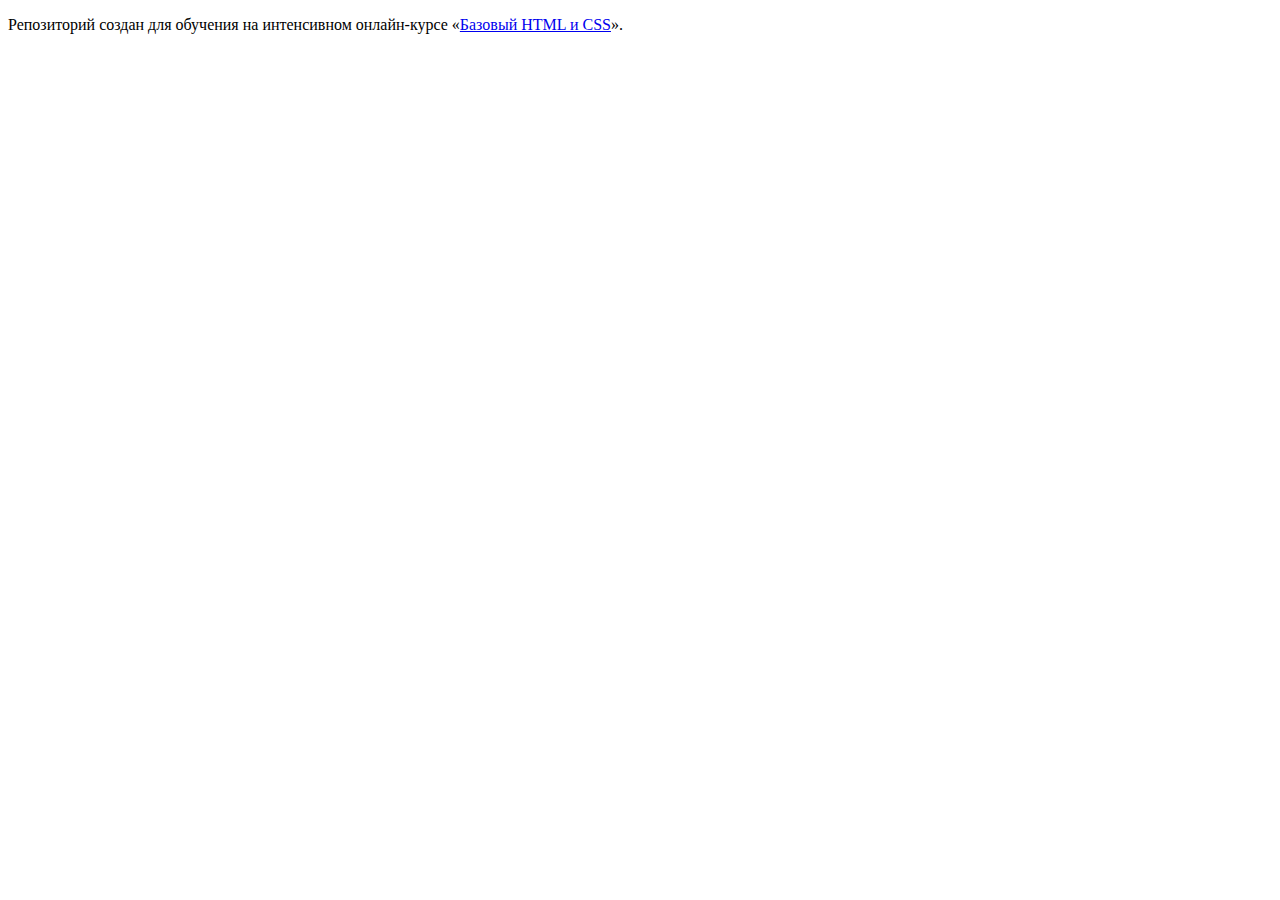
==== index.html @ 99c05f88 ":hatching_chick:" ====
<!DOCTYPE html>
<html lang="ru">
  <head>
    <meta charset="utf-8">
    <title>HTML Academy: Нёрдс</title>
  </head>
  <body>

    <p>Репозиторий создан для обучения на интенсивном онлайн‑курсе «<a href="https://htmlacademy.ru/intensive/htmlcss">Базовый HTML и CSS</a>».</p>

  </body>
</html>
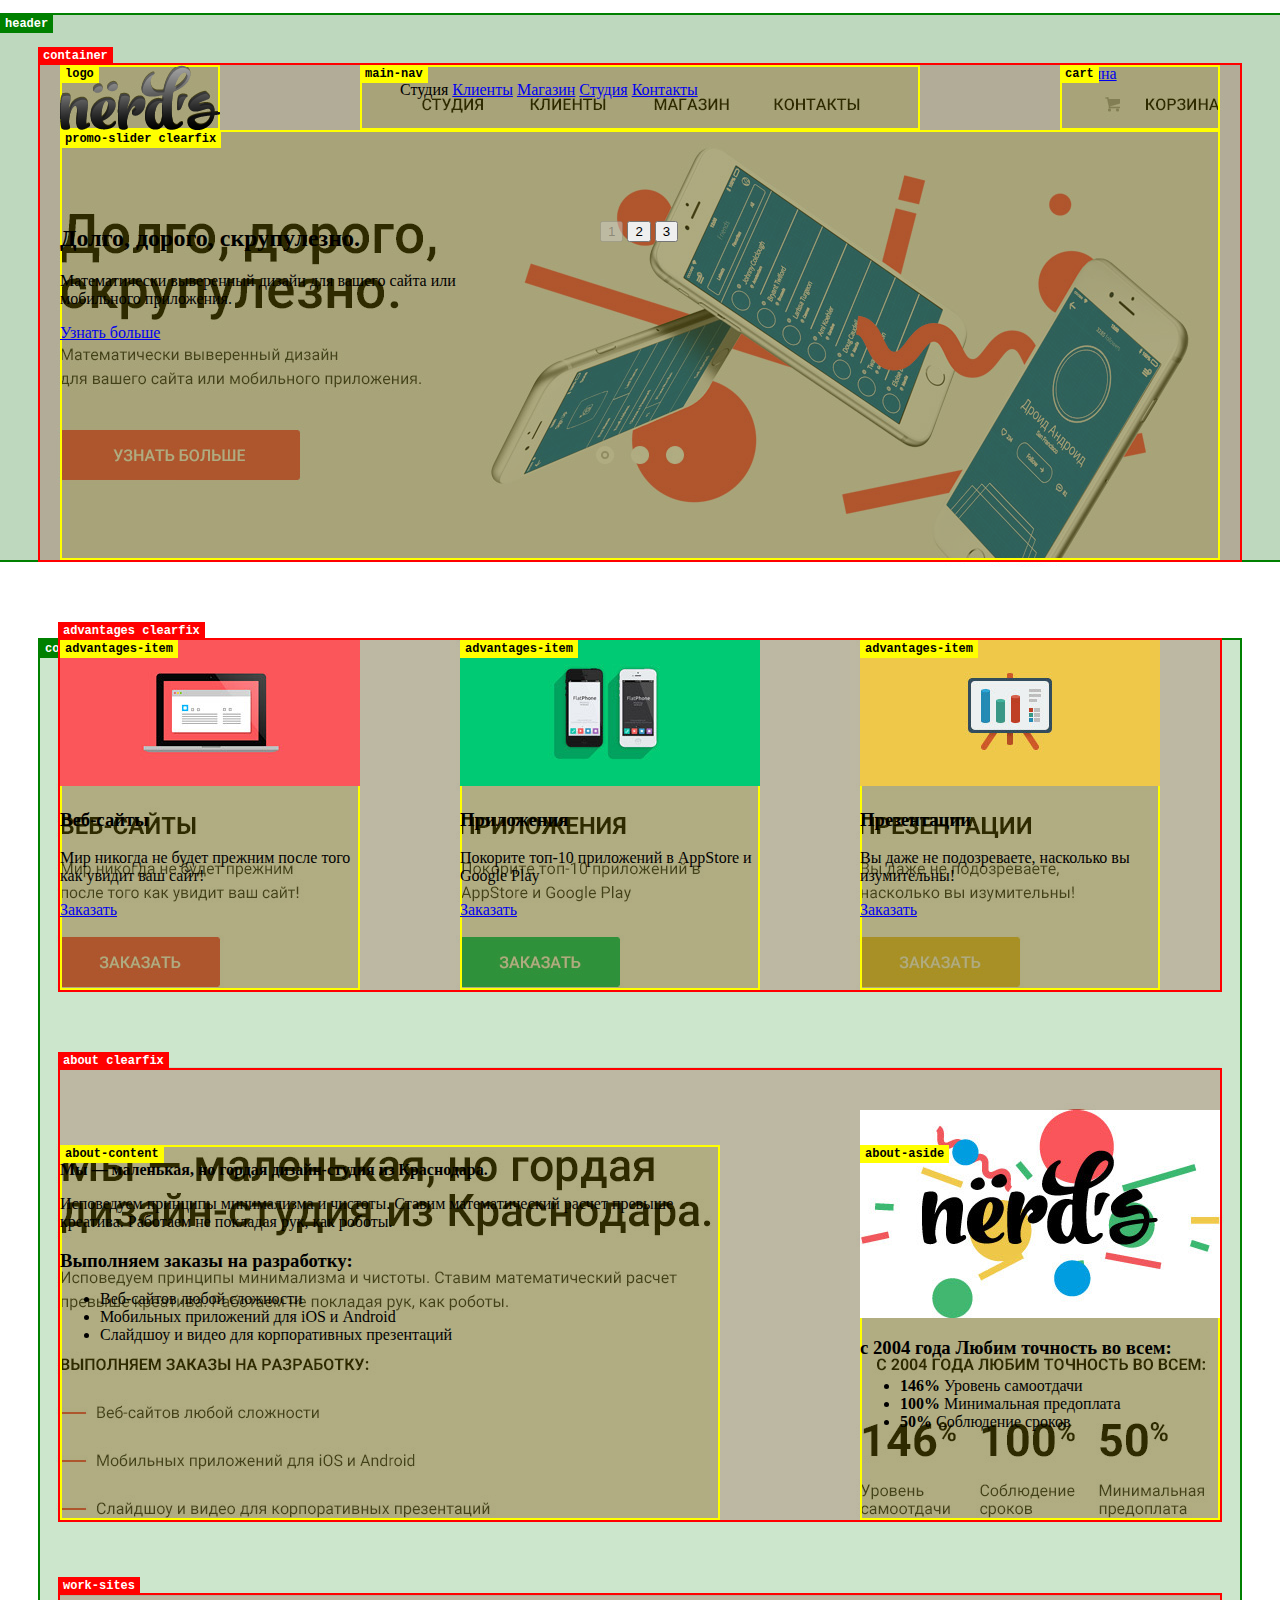
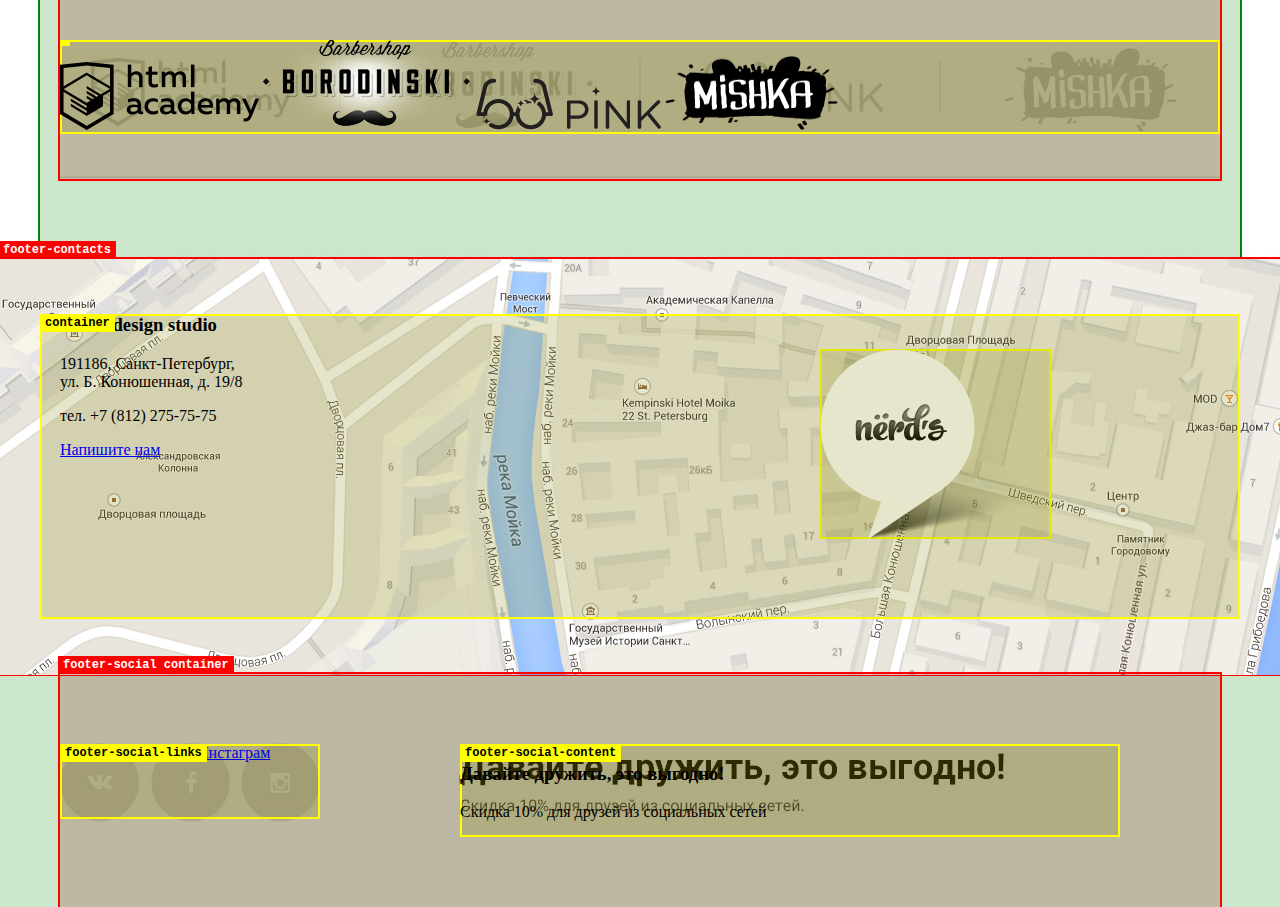
==== commit 4225bfc9: "Index markup, grid & images" ====
--- a/index.html
+++ b/index.html
@@ -1,12 +1,130 @@
 <!DOCTYPE html>
 <html lang="ru">
-  <head>
-    <meta charset="utf-8">
-    <title>HTML Academy: Нёрдс</title>
-  </head>
-  <body>
-
-    <p>Репозиторий создан для обучения на интенсивном онлайн‑курсе «<a href="https://htmlacademy.ru/intensive/htmlcss">Базовый HTML и CSS</a>».</p>
-
-  </body>
+<head>
+  <meta charset="UTF-8">
+  <link rel="stylesheet" href="css/style.css">
+  <title>nёrd's design studio</title>
+</head>
+<body>
+  <header class="header">
+    <div class="container">
+      <div class="logo">
+        <img src="img/logo.png" alt="nёrd's" width="160" height="65">
+      </div>
+      <nav class="main-nav">
+        <ul>
+          <li><a>Студия</a></li>
+          <li><a href="#">Клиенты</a></li>
+          <li><a href="#">Магазин</a></li>
+          <li><a href="#">Студия</a></li>
+          <li><a href="#">Контакты</a></li>
+        </ul>
+      </nav>
+      <section class="cart">
+        <a href="#" class="show-cart">Корзина</a>
+      </section>
+      <section class="promo-slider clearfix">
+        <ul class="promo-slider-list">
+          <li class="promo-slider-item">
+            <h2 class="title">Долго, дорого, скрупулезно.</h2>
+            <p>Математически выверенный дизайн для вашего сайта или мобильного приложения.</p>
+            <a href="#" class="btn">Узнать больше</a>
+          </li>
+        </ul>
+        <ul class="promo-slider-paginator">
+          <li><button disabled>1</button></li>
+          <li><button>2</button></li>
+          <li><button>3</button></li>
+        </ul>
+      </section>
+    </div>
+  </header>
+  <main class="container">
+    <section class="advantages clearfix">
+      <div class="advantages-item">
+        <img src="img/advantages-1.jpg" alt="" width="300" height="146">
+        <h3 class="title">Веб-сайты</h3>
+        <p>Мир никогда не будет прежним после того как увидит ваш сайт!</p>
+        <a href="#" class="btn">Заказать</a>
+      </div>
+      <div class="advantages-item">
+        <img src="img/advantages-2.jpg" alt="" alt="" width="300" height="146">
+        <h3 class="title">Приложения</h3>
+        <p>Покорите топ-10 приложений в AppStore и Google Play</p>
+        <a href="#" class="btn">Заказать</a>
+      </div>
+      <div class="advantages-item">
+        <img src="img/advantages-3.jpg" alt="" alt="" width="300" height="146">
+        <h3 class="title">Презентации</h3>
+        <p>Вы даже не подозреваете, насколько вы изумительны!</p>
+        <a href="#" class="btn">Заказать</a>
+      </div>
+    </section>
+    <section class="about clearfix">
+      <div class="about-content">
+        <p class="lead"><b>Мы — маленькая, но гордая дизайн-студия из Краснодара.</b></p>
+        <p>Исповедуем принципы минимализма и чистоты. Ставим математический расчет
+          превыше креатива. Работаем не покладая рук, как роботы.</p>
+        <h3 class="subtitle">Выполняем заказы на разработку:</h3>
+        <ul>
+          <li>Веб-сайтов любой сложности</li>
+          <li>Мобильных приложений для iOS и Android</li>
+          <li>Слайдшоу и видео для корпоративных презентаций</li>
+        </ul>
+      </div>
+      <aside class="about-aside">
+        <img src="img/about.jpg" alt="nёrd's" width="360" height="208">
+        <h3 class="subtitle">с 2004 года Любим точность во всем:</h3>
+        <ul>
+          <li>
+            <b>146%</b> Уровень самоотдачи
+          </li>
+          <li>
+            <b>100%</b> Минимальная предоплата
+          </li>
+          <li>
+            <b>50%</b> Соблюдение сроков
+          </li>
+        </ul>
+      </aside>
+    </section>
+    <section class="work-sites">
+      <ul>
+        <li><a href="#"><img src="img/logo-ha.png" alt="HTML Academy" width="199" height="68"></a></li>
+        <li><a href="#"><img src="img/logo-bb.png" alt="Барбершоп &laquo;Бородинский&raquo;" width="209" height="90"></a></li>
+        <li><a href="#"><img src="img/logo-pink.png" alt="Pink" width="185" height="52"></a></li>
+        <li><a href="#"><img src="img/logo-mishka.png" alt="Mishka" width="173" height="74"></a></li>
+      </ul>
+    </section>
+  </main>
+  <footer class="footer">
+    <section class="footer-contacts">
+      <img src="img/map.jpg" alt="map" class="map">
+      <img src="img/map-marker.png" alt="map marker" class="map-marker">
+      <div class="container">
+        <div class="footer-contacts-content">
+          <h3 class="title">Nёrds design studio</h3>
+          <p>
+            191186, Санкт-Петербург,<br>
+            ул. Б. Конюшенная, д. 19/8
+          </p>
+          <p>тел. +7 (812) 275-75-75</p>
+          <a href="#" class="btn">Напишите нам</a>
+        </div>
+      </div>
+    </section>
+    <section class="footer-social container">
+      <div class="footer-social-content">
+        <h3 class="title">Давайте дружить, это выгодно!</h3>
+        <p>Скидка 10% для друзей из социальных сетей</p>
+      </div>
+      <div class="footer-social-links">
+        <a href="#" class="social-btn social-btn-vk">Вконтакте</a>
+        <a href="#" class="social-btn social-btn-fb">Фейсбук</a>
+        <a href="#" class="social-btn social-btn-inst">Инстаграм</a>
+      </div>
+    </section>
+  </footer>
+  <script src="http://localhost:35729/livereload.js"></script>
+</body>
 </html>
--- a/css/style.css
+++ b/css/style.css
@@ -0,0 +1,271 @@
+/* TODO
+- svg logo
+
+*/
+
+/* Common */
+
+html, body {
+  margin: 0;
+  padding: 0;
+}
+
+.clearfix:after,
+.container:after {
+  content: "";
+  display: table;
+  clear: both;
+}
+
+.container {
+  width: 1160px;
+  padding: 0 20px;
+  margin: auto;
+}
+
+/* Header */
+
+.header {
+  padding: 50px 0 0;
+  margin-bottom: 80px;
+}
+
+.header .logo {
+  float: left;
+  width: 160px;
+  margin-right: 140px;
+
+  /* TODO: for Grid - Delete */
+  min-height: 65px;
+}
+
+.header .logo img {
+  display: block;
+}
+
+.header .main-nav {
+  float: left;
+  width: 560px;
+
+  /* TODO: for Grid - Delete */
+  min-height: 65px;
+}
+
+.header .main-nav li {
+  display: inline-block;
+}
+
+.header .cart {
+  float: right;
+  width: 160px;
+
+  /* TODO: for Grid - Delete */
+  min-height: 65px;
+}
+
+.promo-slider {
+  clear: both;
+  padding: 75px 0;
+}
+
+.promo-slider-list {
+  float: left;
+  width: 400px;
+  margin: 0; margin-right: 100px;
+  padding: 0;
+  list-style: none;
+
+  /* TODO: for Grid - Delete */
+  min-height: 280px;
+}
+
+.promo-slider-item {
+
+}
+
+.promo-slider-paginator {
+  float: left;
+  width: 160px;
+}
+
+.promo-slider-paginator li {
+  display: inline-block;
+}
+
+/* EO Header */
+
+/* Main  */
+
+/* Advantages */
+
+.advantages {
+  margin-bottom: 80px;
+}
+
+.advantages-item {
+  float: left;
+  width: 300px;
+  min-height: 350px;
+  margin-right: 100px;
+}
+
+.advantages-item:last-child { margin-right: 0; }
+
+/* About */
+
+.about {
+  margin-bottom: 75px;
+  padding-top: 75px;
+}
+
+.about-content {
+  float: left;
+  width: 660px;
+
+  /* TODO: for Grid - Delete */
+  min-height: 375px;
+}
+
+.about-aside {
+  float: right;
+  width: 360px;
+
+  /* TODO: for Grid - Delete */
+  min-height: 375px;
+}
+
+.about-aside img {
+  display: block;
+  margin-top: -35px;
+}
+
+/* Work sites */
+
+.work-sites {
+  margin-bottom: 80px;
+  padding: 45px 0;
+}
+
+.work-sites ul {
+  margin: 0;
+  padding: 0;
+  list-style: none;
+}
+
+.work-sites li  { display: inline-block; }
+
+/* EO Main  */
+
+/* Footer */
+
+.footer-contacts {
+  position: relative;
+  padding: 55px 0;
+}
+
+.footer-contacts .map {
+  position: absolute;
+  top: 0; left: 0;
+}
+
+.footer-contacts .map-marker {
+  position: absolute;
+  top: 90px; left: 820px;
+}
+
+.footer-contacts-content {
+  width: 320px;
+  min-height: 305px;
+}
+
+.footer-contacts-content .title {
+  margin-top: 0;
+}
+
+.footer-social {
+  padding: 70px 0;
+}
+
+.footer-social-content {
+  float: right;
+  width: 660px;
+  margin-right: 100px;
+}
+
+.footer-social-links {
+  float: left;
+  width: 260px;
+
+  /* TODO: for Grid - Delete */
+  min-height: 75px;
+}
+
+.footer-social-links a {
+  display: inline-block;
+}
+
+
+
+
+
+
+
+
+
+
+/* EO Footer */
+
+
+
+
+
+
+/* Test styles for grid */
+body {
+  margin-top: 15px;
+  min-width: 1124px;
+  min-height: 1716px;
+  background: #fff url(../img/nerds-index.jpg) 50% 15px no-repeat;
+}
+
+
+body > *,
+body > * > *,
+body > * > * > * {
+  position: relative;
+}
+
+body > * {
+  background: rgba(0, 128, 0, 0.2);
+  box-shadow: 0 0 0 2px green;
+}
+
+body > * > * {
+  background: rgba(128, 0, 0, 0.2);
+  box-shadow: 0 0 0 2px red;
+}
+
+body > * > * > * {
+  background: rgba(128, 128, 0, 0.2);
+  box-shadow: inset 0 0 0 2px yellow;
+}
+
+body > *:before,
+body > * > *:before,
+body > * > * > *:before {
+  content: attr(class);
+  position: absolute;
+  top: 0; left: 0;
+  padding: 3px 5px;
+  color: #fff;
+  font: bold 12px/12px Lucida Console, Lucida Sans Typewriter, monaco, monospace;
+}
+
+body > * > *:before {
+  left: -2px;
+  transform: translateY(-100%);
+}
+
+body > *:before { background: green; }
+body > * > *:before { background: red; }
+body > * > * > *:before { color: #000; background: yellow; }
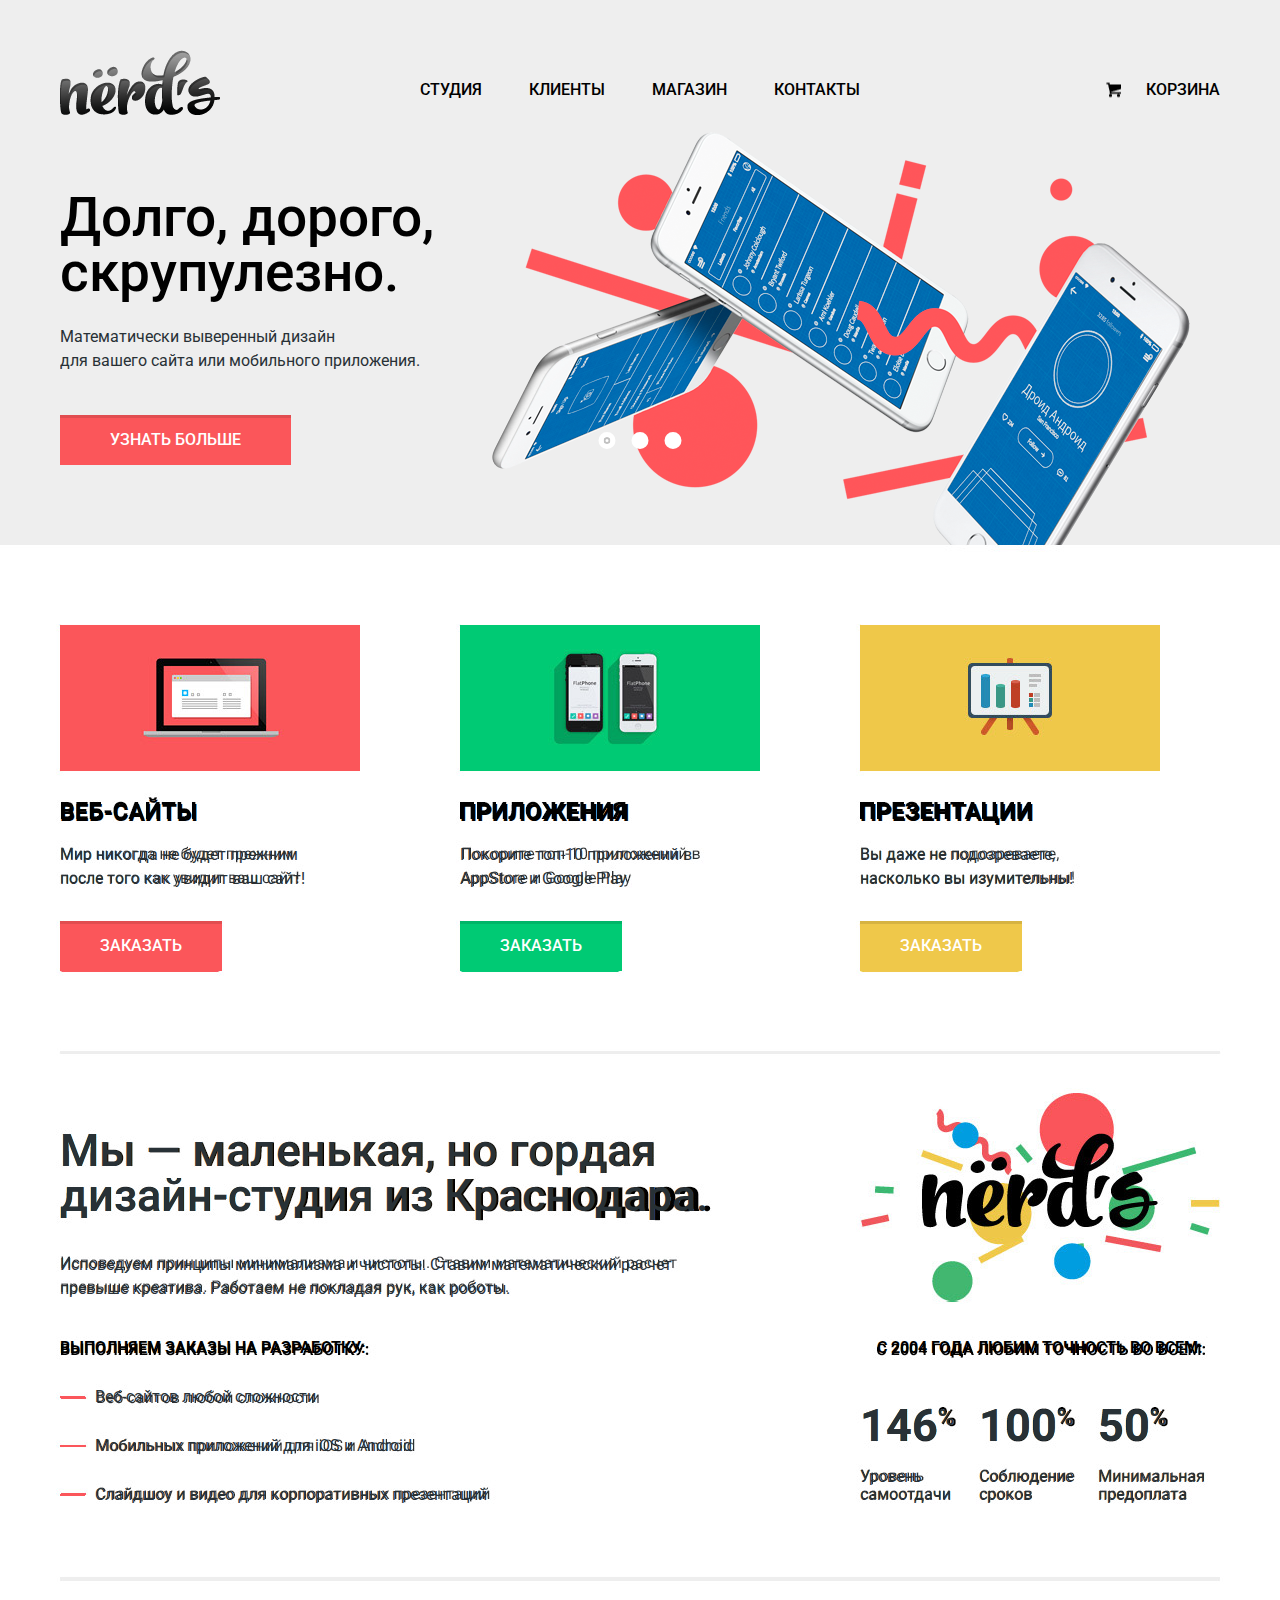
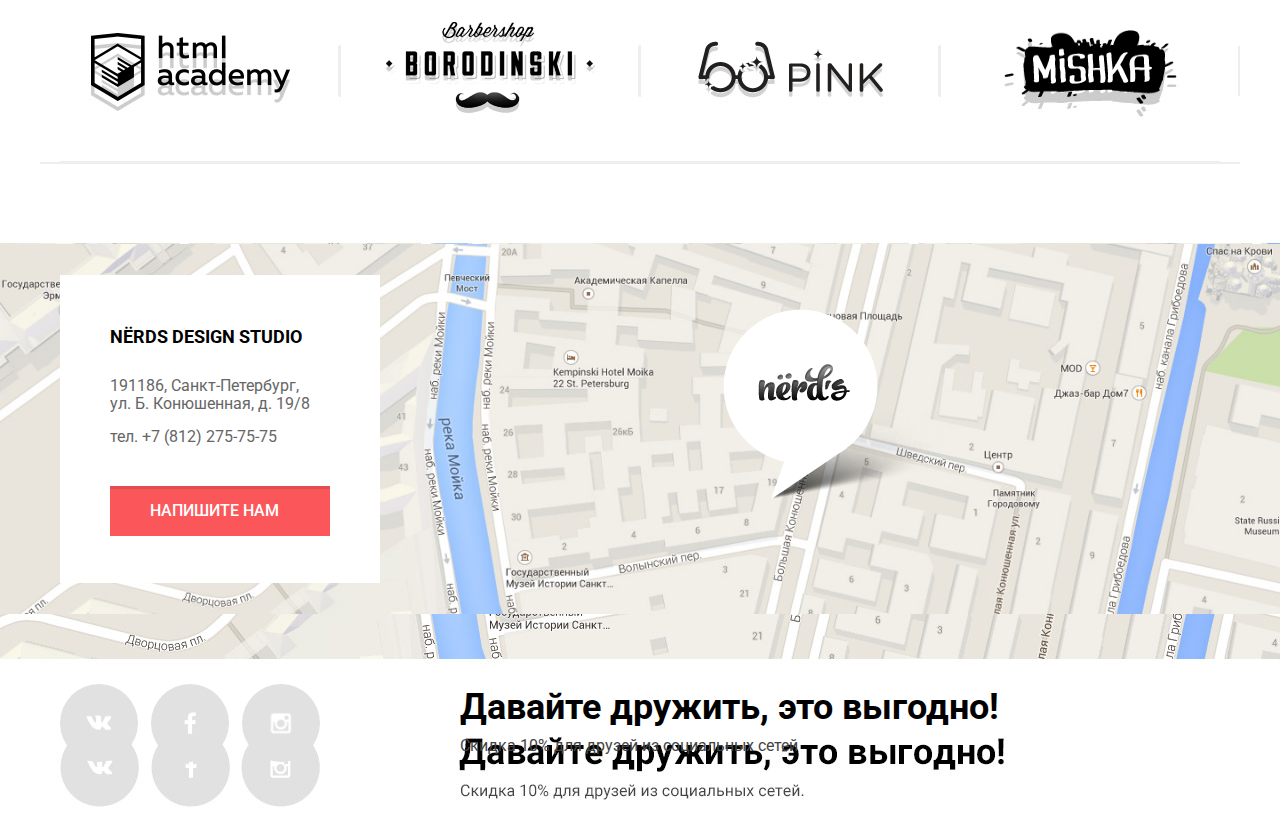
==== commit 744a5fec: "Index styles, catalog grid, fixes, normalize" ====
--- a/index.html
+++ b/index.html
@@ -2,88 +2,112 @@
 <html lang="ru">
 <head>
   <meta charset="UTF-8">
+  <link href="https://fonts.googleapis.com/css?family=Roboto:400,400i,500,700&amp;subset=cyrillic" rel="stylesheet">
+  <link rel="stylesheet" href="css/normalize.css">
   <link rel="stylesheet" href="css/style.css">
-  <title>nёrd's design studio</title>
+  <title>Nёrd's design studio</title>
 </head>
-<body>
+<body class="index-page">
   <header class="header">
-    <div class="container">
-      <div class="logo">
+    <div class="header-layout container">
+      <a class="logo">
         <img src="img/logo.png" alt="nёrd's" width="160" height="65">
-      </div>
+      </a>
       <nav class="main-nav">
         <ul>
           <li><a>Студия</a></li>
           <li><a href="#">Клиенты</a></li>
           <li><a href="#">Магазин</a></li>
-          <li><a href="#">Студия</a></li>
           <li><a href="#">Контакты</a></li>
         </ul>
       </nav>
       <section class="cart">
         <a href="#" class="show-cart">Корзина</a>
       </section>
-      <section class="promo-slider clearfix">
-        <ul class="promo-slider-list">
-          <li class="promo-slider-item">
-            <h2 class="title">Долго, дорого, скрупулезно.</h2>
-            <p>Математически выверенный дизайн для вашего сайта или мобильного приложения.</p>
-            <a href="#" class="btn">Узнать больше</a>
-          </li>
-        </ul>
-        <ul class="promo-slider-paginator">
-          <li><button disabled>1</button></li>
-          <li><button>2</button></li>
-          <li><button>3</button></li>
-        </ul>
-      </section>
     </div>
+    <section class="slider container">
+      <input type="radio" name="slider-btn" id="slider-btn-1" checked>
+      <input type="radio" name="slider-btn" id="slider-btn-2">
+      <input type="radio" name="slider-btn" id="slider-btn-3">
+      <ul class="slides">
+        <li class="slide">
+          <div class="slide-text">
+            <h2 class="title">Долго, дорого,<br> скрупулезно.</h2>
+            <p>Математически выверенный дизайн<br>
+              для вашего сайта или мобильного приложения.</p>
+            <a href="#" class="btn btn-primary">Узнать больше</a>
+          </div>
+        </li>
+        <li class="slide">
+          <div class="slide-text">
+            <h2 class="title">Любим математику как никто другой</h2>
+            <p>Никакого креатива, только математические формулы <br>
+              для расчета идеальных пропорций.</p>
+            <a href="#" class="btn btn-primary">Узнать больше</a>
+          </div>
+        </li>
+        <li class="slide">
+          <div class="slide-text">
+            <h2 class="title">Только ночь,<br> только хардкор</h2>
+            <p>Работать днем, как все? Мы против этого.<br>
+              Ближе к полуночи работа только начинается.</p>
+            <a href="#" class="btn btn-primary">Узнать больше</a>
+          </div>
+        </li>
+      </ul>
+      <div class="slider-controls">
+        <label for="slider-btn-1">1</label>
+        <label for="slider-btn-2">2</label>
+        <label for="slider-btn-3">3</label>
+      </div>
+    </section>
   </header>
-  <main class="container">
-    <section class="advantages clearfix">
+  <main class="index-main container">
+    <section class="advantages">
       <div class="advantages-item">
         <img src="img/advantages-1.jpg" alt="" width="300" height="146">
         <h3 class="title">Веб-сайты</h3>
         <p>Мир никогда не будет прежним после того как увидит ваш сайт!</p>
-        <a href="#" class="btn">Заказать</a>
+        <a href="#" class="btn btn-primary">Заказать</a>
       </div>
       <div class="advantages-item">
         <img src="img/advantages-2.jpg" alt="" alt="" width="300" height="146">
         <h3 class="title">Приложения</h3>
         <p>Покорите топ-10 приложений в AppStore и Google Play</p>
-        <a href="#" class="btn">Заказать</a>
+        <a href="#" class="btn btn-primary">Заказать</a>
       </div>
       <div class="advantages-item">
         <img src="img/advantages-3.jpg" alt="" alt="" width="300" height="146">
         <h3 class="title">Презентации</h3>
         <p>Вы даже не подозреваете, насколько вы изумительны!</p>
-        <a href="#" class="btn">Заказать</a>
+        <a href="#" class="btn btn-primary">Заказать</a>
       </div>
     </section>
-    <section class="about clearfix">
-      <div class="about-content">
-        <p class="lead"><b>Мы — маленькая, но гордая дизайн-студия из Краснодара.</b></p>
+    <section class="about">
+      <div class="about-left text">
+        <p class="lead">Мы — маленькая, но гордая дизайн-студия из Краснодара.</p>
         <p>Исповедуем принципы минимализма и чистоты. Ставим математический расчет
           превыше креатива. Работаем не покладая рук, как роботы.</p>
-        <h3 class="subtitle">Выполняем заказы на разработку:</h3>
+        <h2 class="subtitle">Выполняем заказы на разработку:</h3>
         <ul>
           <li>Веб-сайтов любой сложности</li>
           <li>Мобильных приложений для iOS и Android</li>
           <li>Слайдшоу и видео для корпоративных презентаций</li>
         </ul>
       </div>
-      <aside class="about-aside">
-        <img src="img/about.jpg" alt="nёrd's" width="360" height="208">
-        <h3 class="subtitle">с 2004 года Любим точность во всем:</h3>
-        <ul>
+      <aside class="about-right text">
+        <img class="image" src="img/about-logo.jpg" alt="nёrd's" width="360" height="208">
+        <h2 class="subtitle">с 2004 года любим точность во всем:</h3>
+        <ul class="accuracy-list">
           <li>
-            <b>146%</b> Уровень самоотдачи
+            <b>146<i>%</i></b>
+            Уровень самоотдачи
           </li>
           <li>
-            <b>100%</b> Минимальная предоплата
+            <b>100<i>%</i></b> Соблюдение сроков
           </li>
           <li>
-            <b>50%</b> Соблюдение сроков
+            <b>50<i>%</i></b>  Минимальная предоплата
           </li>
         </ul>
       </aside>
@@ -109,12 +133,12 @@
             ул. Б. Конюшенная, д. 19/8
           </p>
           <p>тел. +7 (812) 275-75-75</p>
-          <a href="#" class="btn">Напишите нам</a>
+          <a href="#" class="btn btn-primary">Напишите нам</a>
         </div>
       </div>
     </section>
     <section class="footer-social container">
-      <div class="footer-social-content">
+      <div class="footer-social-content text">
         <h3 class="title">Давайте дружить, это выгодно!</h3>
         <p>Скидка 10% для друзей из социальных сетей</p>
       </div>
--- a/css/style.css
+++ b/css/style.css
@@ -1,26 +1,88 @@
-/* TODO
-- svg logo
-
+/*
+* TODO: svg logo
+* TODO: main-nav current
+* TODO: main-nav overflow
+* TODO: check min-heights
+* TODO: -title & .text
+* TODO: placeholders
+* TODO: links in nav
+* Done:
+* Index page. Markup fixes (slider, contacts). Added normalize.css, fonts.
 */
 
 /* Common */
+html {
+  box-sizing: border-box;
+}
+
+*, *:before, *:after {
+  box-sizing: inherit;
+}
 
 html, body {
   margin: 0;
   padding: 0;
 }
 
-.clearfix:after,
-.container:after {
+body {
+  font: 16px/24px "Roboto", Arial, sans-serif;
+
+  color: #283136;
+  background: #fff;
+}
+
+h1, h2, h3,
+h4, h5, h6 { color: #000; }
+
+.clearfix:after {
   content: "";
   display: table;
   clear: both;
 }
 
 .container {
-  width: 1160px;
+  width: 1200px;
   padding: 0 20px;
   margin: auto;
+}
+
+.text > :first-child,
+.text > .title { margin-top: 0; }
+.text > :last-child { margin-bottom: 0; }
+
+/* Buttons */
+
+.btn {
+  display: inline-block;
+  padding: 15px 40px;
+
+  font-weight: 500;
+  font-size: 16px;
+  line-height: 20px;
+  text-transform: uppercase;
+  text-decoration: none;
+  vertical-align: middle;
+
+  color: #000;
+  background: #eee;
+  box-shadow: inset 0 3px 0 0 rgba(0,1,1,0.1);
+
+  transition: all 0.2s;
+}
+.btn:hover { background: #dfdfdf; }
+.btn:active {
+  color: rgba(0,0,0,0.3);
+  background: #d5d5d5;
+}
+
+.btn-primary {
+  color: #fff;
+  background: #fb565a;
+}
+.btn-primary:hover { background: #e74246; }
+.btn-primary:active {
+  color: rgba(255,255,255,0.3);
+  background: #d7373b;
 }
 
 /* Header */
@@ -28,206 +90,660 @@
 .header {
   padding: 50px 0 0;
   margin-bottom: 80px;
-}
-
-.header .logo {
-  float: left;
+  background: #eee;
+}
+
+.header-layout {
+  display: flex;
+  justify-content: space-between;
+}
+
+.logo { width: 160px; }
+.logo img { display: block; }
+.logo[href]:hover { opacity: 0.8; }
+.logo[href]:active { opacity: 0.3; }
+
+
+.main-nav {
+  min-width: 440px;
+}
+
+.main-nav ul,
+.cart {
+  display: flex;
+  justify-content: space-between;
+  padding: 20px 0 5px;
+  margin: 0 -10px;
+
+  list-style: none;
+}
+
+.main-nav a,
+.cart a {
+  display: block;
+  padding: 5px;
+  margin: 0 5px;
+
+  color: #000;
+  font-weight: 500;
+  font-size: 16px;
+  line-height: 30px;
+  text-decoration: none;
+  text-transform: uppercase;
+
+  transition: color 0.1s;
+}
+
+.main-nav a[href]:hover,
+.cart a[href]:hover { color: #fb565a; }
+
+.main-nav a[href]:active,
+.cart a[href]:active {
+  color: rgba(0,0,0,0.3);
+}
+
+.cart {
+  justify-content: flex-end;
   width: 160px;
-  margin-right: 140px;
-
-  /* TODO: for Grid - Delete */
-  min-height: 65px;
-}
-
-.header .logo img {
+  margin: 0;
+}
+
+a.show-cart {
+  position: relative;
+
+  padding-left: 40px;
+  margin-right: -5px;
+}
+
+a.show-cart::before {
+  content: "";
+  position: absolute;
+  left: 0; top: 50%;
+  transform: translateY(-50%);
+
+  width: 15px;
+  height: 15px;
+
+  background: url(../img/icon-cart.png);
+
+  transition: opacity 0.1s;
+}
+
+a.show-cart:hover::before,
+a.show-cart:active::before { opacity: 0.3 }
+
+/* Slider */
+
+.slider {
+  position: relative;
+}
+
+.slider > input[type="radio"] { display: none; }
+
+.slider-controls {
+  position: absolute;
+  bottom: 96px; left: 50%;
+  transform: translateX(-50%);
+
+  display: flex;
+}
+
+.slider-controls label {
   display: block;
-}
-
-.header .main-nav {
-  float: left;
+  overflow: hidden;
+
+  width: 17px;
+  height: 17px;
+  margin: 0 8px;
+
+  text-indent: -1000px;
+
+  background: #fff;
+  border: 5px solid #fff;
+  border-radius: 50%;
+
+  cursor: pointer;
+}
+
+#slider-btn-1:checked ~ .slider-controls label[for="slider-btn-1"],
+#slider-btn-2:checked ~ .slider-controls label[for="slider-btn-2"],
+#slider-btn-3:checked ~ .slider-controls label[for="slider-btn-3"] {
+  box-shadow: inset 0 0 0 2px #c1c1c1;
+}
+
+.slides {
+  display: flex;
+  overflow: hidden;
+  margin: 0;
+  padding: 0;
+
+  list-style: none;
+}
+
+#slider-btn-2:checked ~ .slides > :first-child { margin-left: -100%; }
+#slider-btn-3:checked ~ .slides > :first-child { margin-left: -200%; }
+
+.slide {
+  width: 100%;
+  flex-shrink: 0;
+  height: 430px;
+  padding: 75px 0 80px;
+
+  background-position: bottom right;
+  background-repeat: no-repeat;
+
+  transition: margin 0.5s;
+}
+
+.slide:nth-child(1) { background-image: url(../img/slider-1.png); }
+.slide:nth-child(2) { background-image: url(../img/slider-2.png); }
+.slide:nth-child(3) { background-image: url(../img/slider-3.png); }
+
+.slide-text {
+  position: relative;
+
   width: 560px;
-
-  /* TODO: for Grid - Delete */
-  min-height: 65px;
-}
-
-.header .main-nav li {
-  display: inline-block;
-}
-
-.header .cart {
-  float: right;
-  width: 160px;
-
-  /* TODO: for Grid - Delete */
-  min-height: 65px;
-}
-
-.promo-slider {
-  clear: both;
-  padding: 75px 0;
-}
-
-.promo-slider-list {
-  float: left;
-  width: 400px;
-  margin: 0; margin-right: 100px;
-  padding: 0;
-  list-style: none;
-
-  /* TODO: for Grid - Delete */
-  min-height: 280px;
-}
-
-.promo-slider-item {
-
-}
-
-.promo-slider-paginator {
-  float: left;
-  width: 160px;
-}
-
-.promo-slider-paginator li {
-  display: inline-block;
-}
-
+  height: 100%;
+}
+
+.slide-text .title {
+  margin: 0 0 25px;
+
+  font-weight: 500;
+  font-size: 55px;
+  line-height: 55px;
+
+}
+
+.slide-text p {
+  margin: 0 100px 25px 0;
+}
+
+.slide-text .btn {
+  position: absolute;
+  bottom: 0;
+
+  padding-left: 50px;
+  padding-right: 50px;
+}
 /* EO Header */
 
 /* Main  */
-
+.index-main section {
+  border-bottom: 2px solid #eee;
+}
 /* Advantages */
 
 .advantages {
-  margin-bottom: 80px;
+  display: flex;
+  padding-bottom: 80px;
 }
 
 .advantages-item {
-  float: left;
+  flex-shrink: 0;
   width: 300px;
-  min-height: 350px;
   margin-right: 100px;
 }
 
-.advantages-item:last-child { margin-right: 0; }
+.advantages-item img {
+  display: block;
+  max-width: 100%;
+  margin-bottom: 27px;
+}
+
+.advantages-item p {
+  margin: 15px 0;
+  margin-right: 40px;
+}
+
+.advantages-item .title {
+  margin: 15px 0;
+  margin-right: 40px;
+
+  font-size: 24px;
+  line-height: 30px;
+  text-transform: uppercase;
+}
+
+.advantages-item .btn { margin-top: 15px; }
+
+.advantages-item:nth-child(2) .btn-primary { background: #00ca74; }
+.advantages-item:nth-child(2) .btn-primary:hover { background: #00bc6c; }
+.advantages-item:nth-child(2) .btn-primary:active { background: #00aa62; }
+
+.advantages-item:nth-child(3) .btn-primary { background: #efc84a; }
+.advantages-item:nth-child(3) .btn-primary:hover { background: #eab534; }
+.advantages-item:nth-child(3) .btn-primary:active { background: #e5a722; }
 
 /* About */
 
 .about {
-  margin-bottom: 75px;
-  padding-top: 75px;
-}
-
-.about-content {
-  float: left;
+  display: flex;
+  justify-content: space-between;
+  margin-top: 75px;
+  padding-bottom: 70px;
+}
+
+.about-left {
   width: 660px;
 
   /* TODO: for Grid - Delete */
   min-height: 375px;
 }
 
-.about-aside {
-  float: right;
+.about-right {
   width: 360px;
 
   /* TODO: for Grid - Delete */
   min-height: 375px;
 }
 
-.about-aside img {
+.about p {
+  margin: 35px 0;
+}
+
+.about ul {
+  padding: 0;
+  margin: 25px 0;
+
+  list-style: none;
+}
+
+.about li {
+  position: relative;
+
+  padding-left: 35px;
+  margin-top: 25px;
+}
+
+.about li:before {
+  content: "";
+  position: absolute;
+  top: 50%; left: 0;
+
+  width: 25px;
+  height: 2px;
+  margin-top: -1px;
+
+  background: #fb565a;
+}
+
+.about .lead,
+.about .title {
+  font-weight: 500;
+  font-size: 45px;
+  line-height: 45px;
+}
+
+.about .subtitle {
+  font-size: inherit;
+  line-height: inherit;
+  text-transform: uppercase;
+}
+.about-right .subtitle { text-align: center; }
+
+.about-right .image {
   display: block;
-  margin-top: -35px;
+  margin: -35px 0 35px;
+}
+
+.about .accuracy-list {
+  display: flex;
+  line-height: 18px;
+}
+
+.about .accuracy-list li {
+  padding: 0;
+  margin: 0 25px 0 0;
+}
+.about .accuracy-list li::before {
+  display: none;
+}
+
+.about .accuracy-list b {
+  display: block;
+  margin: 10px 0 20px;
+
+  font-size: 45px;
+  line-height: 45px;
+}
+
+.about .accuracy-list b i {
+  font-style: normal;
+  font-size: 22px;
+  vertical-align: super;
 }
 
 /* Work sites */
 
 .work-sites {
-  margin-bottom: 80px;
-  padding: 45px 0;
+  margin: 0 -20px;
+  padding: 43px 0;
 }
 
 .work-sites ul {
+  display: flex;
+  align-items: center;
   margin: 0;
   padding: 0;
+
   list-style: none;
-}
-
-.work-sites li  { display: inline-block; }
+  text-align: center;
+}
+
+.work-sites li {
+  position: relative;
+
+  width: 300px;
+}
+
+.work-sites li:after {
+  content: "";
+  position: absolute;
+  top: 50%; right: 0;
+
+  width: 2px;
+  height: 50px;
+  margin-top: -25px;
+
+  background: #eee;
+}
+
+/* All content pages */
+.page-title {
+  font-size: 55px;
+  line-height: 55px;
+  text-align: center;
+
+  /* TODO: for Grid - Delete */
+  margin: 0;
+  min-height: 240px;
+}
+
+.main-layout {
+  display: flex;
+  justify-content: space-between;
+}
+
+/* Catalog page */
+
+.catalog-page .header { margin-bottom: 60px; }
+
+/* Catalog  sidebar */
+.catalog-sidebar {
+  width: 260px;
+}
+
+.catalog-filters {
+
+  /* TODO: Grid */
+  min-height: 775px;
+}
+
+.catalog-filters fieldset {
+  padding: 0; padding-bottom: 50px;
+  margin: 0;
+  border: none;
+
+  /* TODO: Grid */
+  box-shadow: 0 0 0 2px green;
+}
+
+.catalog-filters legend {
+  float: left; width: 100%;
+}
+
+/* TODO: Grid */
+.catalog-filters fieldset:nth-child(1) { min-height: 265px; }
+.catalog-filters fieldset:nth-child(2) { min-height: 190px; }
+.catalog-filters fieldset:nth-child(3) { min-height: 270px; }
+
+/* Catalog content */
+
+.catalog-content {
+  width: 760px;
+}
+
+.catalog-sort {
+  display: flex;
+  justify-content: space-between;
+
+  /* TODO: Grid */
+  min-height: 75px;
+}
+
+.catalog-sort .controls {
+  display: flex;
+  justify-content: space-between;
+  width: 360px;
+}
+
+.catalog-sort .order-asc {
+  margin-left: auto;
+}
+
+.catalog-list {
+  display: flex;
+  flex-wrap: wrap;
+  justify-content: space-between;
+  margin-bottom: 25px;
+}
+
+.catalog-item {
+  position: relative;
+  width: 360px;
+  padding: 40px 0 0;
+  margin-bottom: 35px;
+}
+
+.catalog-item-image { display: block; }
+
+.catalog-item-content {
+  position: absolute;
+  bottom: 0;
+}
+
+.catalog-paginator {
+  margin-bottom: 60px;
+
+  /* TODO: Grid */
+  min-height: 50px;
+}
 
 /* EO Main  */
 
 /* Footer */
 
+.footer {
+  overflow: hidden;
+  margin-top: 80px;
+}
+
+/* Contacts & map */
 .footer-contacts {
   position: relative;
-  padding: 55px 0;
+
+  min-width: 1200px;
+  max-width: 1440px;
+  margin: auto;
+
 }
 
 .footer-contacts .map {
-  position: absolute;
-  top: 0; left: 0;
+  display: block;
+  margin: auto;
+  max-width: 100%;
 }
 
 .footer-contacts .map-marker {
   position: absolute;
-  top: 90px; left: 820px;
+  top: 50%; left: 60%;
+  margin-left: -45px;
+  margin-top: -120px;
+}
+
+.footer-contacts .container {
+  position: absolute;
+  top: 50%; left: 50%;
+  transform: translate(-50%, -50%);
 }
 
 .footer-contacts-content {
   width: 320px;
-  min-height: 305px;
-}
-
-.footer-contacts-content .title {
-  margin-top: 0;
-}
+  padding: 47px 50px;
+
+  line-height: 18px;
+
+  color: #666;
+  background: #fff;
+}
+
+.footer-contacts-content p {
+  margin: 15px 0;
+}
+
+.footer-contacts .title {
+  margin: 0 0 25px;
+
+  font-weight: bold;
+  font-size: 18px;
+  line-height: 30px;
+  text-transform: uppercase;
+}
+
+.footer-contacts .btn {
+  margin-top: 25px;
+
+  min-width: 100%;
+}
+
+/* Social */
 
 .footer-social {
-  padding: 70px 0;
+  display: flex;
+  align-items: center;
+  padding-top: 70px;
+  padding-bottom: 70px;
 }
 
 .footer-social-content {
-  float: right;
-  width: 660px;
-  margin-right: 100px;
+  order: 2;
+  min-width: 560px;
+
+  color: #444;
+  line-height: 22px;
+}
+
+.footer-social p { margin: 10px 0; }
+
+.footer-social .title {
+  margin: 0 0 10px;
+
+  font-weight: bold;
+  font-size: 36px;
+  line-height: 36px;
 }
 
 .footer-social-links {
-  float: left;
+  display: flex;
+  justify-content: space-between;
+  order: 1;
   width: 260px;
-
-  /* TODO: for Grid - Delete */
-  min-height: 75px;
-}
-
-.footer-social-links a {
+  margin-right: 140px;
+}
+
+.social-btn {
+  position: relative;
   display: inline-block;
-}
-
-
-
-
-
-
+
+  width: 78px;
+  height: 78px;
+
+  font-size: 0;
+  line-height: 0;
+
+  background: #e1e1e1;
+  border-radius: 50%;
+}
+
+.social-btn:hover { background-color: #e74246; }
+.social-btn:active { background-color: #d7373b; }
+
+.social-btn::before {
+  content: "";
+  position: absolute;
+  top: 50%; left: 50%;
+  transform: translate(-50%, -50%);
+
+  background-repeat: no-repeat;
+}
+
+.social-btn:active::before { opacity: 0.3; }
+
+.social-btn-vk::before {
+  width: 26px;
+  height: 15px;
+  background-image: url(../img/icon-social-vk.png);
+}
+
+.social-btn-fb::before {
+  width: 12px;
+  height: 22px;
+  background-image: url(../img/icon-social-fb.png);
+}
+
+.social-btn-inst::before {
+  width: 21px;
+  height: 21px;
+  background-image: url(../img/icon-social-inst.png);
+}
 
 
 
 
 /* EO Footer */
 
-
-
-
-
-
-/* Test styles for grid */
+/* TODO */
+
+.footer-social {
+  /*opacity: 0.5;*/
+  /*outline: 1px dashed blue;*/
+}
+
+.footer-social > * {
+  /*outline: 1px dashed red;*/
+}
+
+body {
+  background: #fff url(../img/nerds-index.jpg) 50% 0 no-repeat;
+}
+
+/* EO TODO */
+
+
+
+
+/* Test styles for grid
+
 body {
   margin-top: 15px;
-  min-width: 1124px;
+  min-width: 1200px;
   min-height: 1716px;
   background: #fff url(../img/nerds-index.jpg) 50% 15px no-repeat;
-}
-
+  background-image: none;
+}
+
+.header {
+  background: rgba(238,238,238,0.3);
+}
+
+.index-page {
+  background-image: url(../img/nerds-index.jpg);
+}
+
+.catalog-page {
+  background-image: url(../img/nerds-catalog.jpg);
+}
 
 body > *,
 body > * > *,
@@ -253,7 +769,7 @@
 body > *:before,
 body > * > *:before,
 body > * > * > *:before {
-  content: attr(class);
+  /*content: attr(class);*/
   position: absolute;
   top: 0; left: 0;
   padding: 3px 5px;
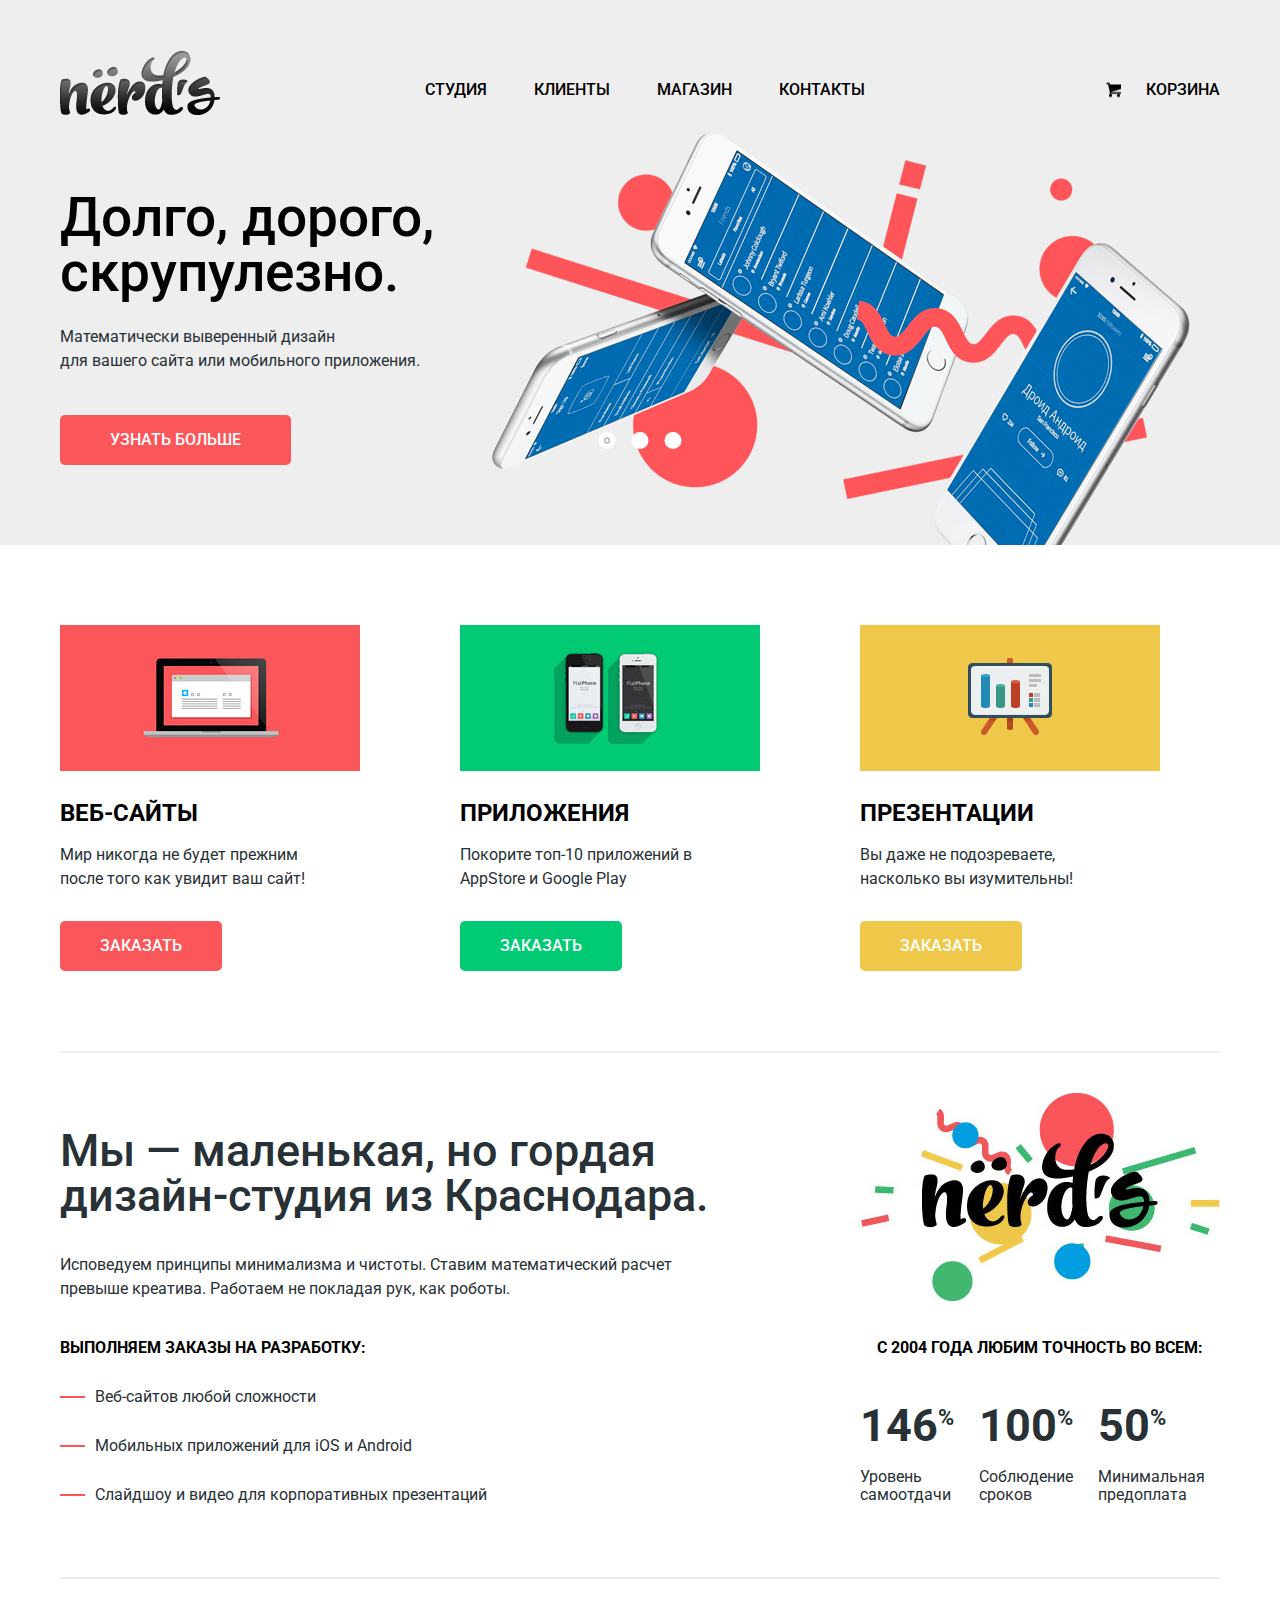
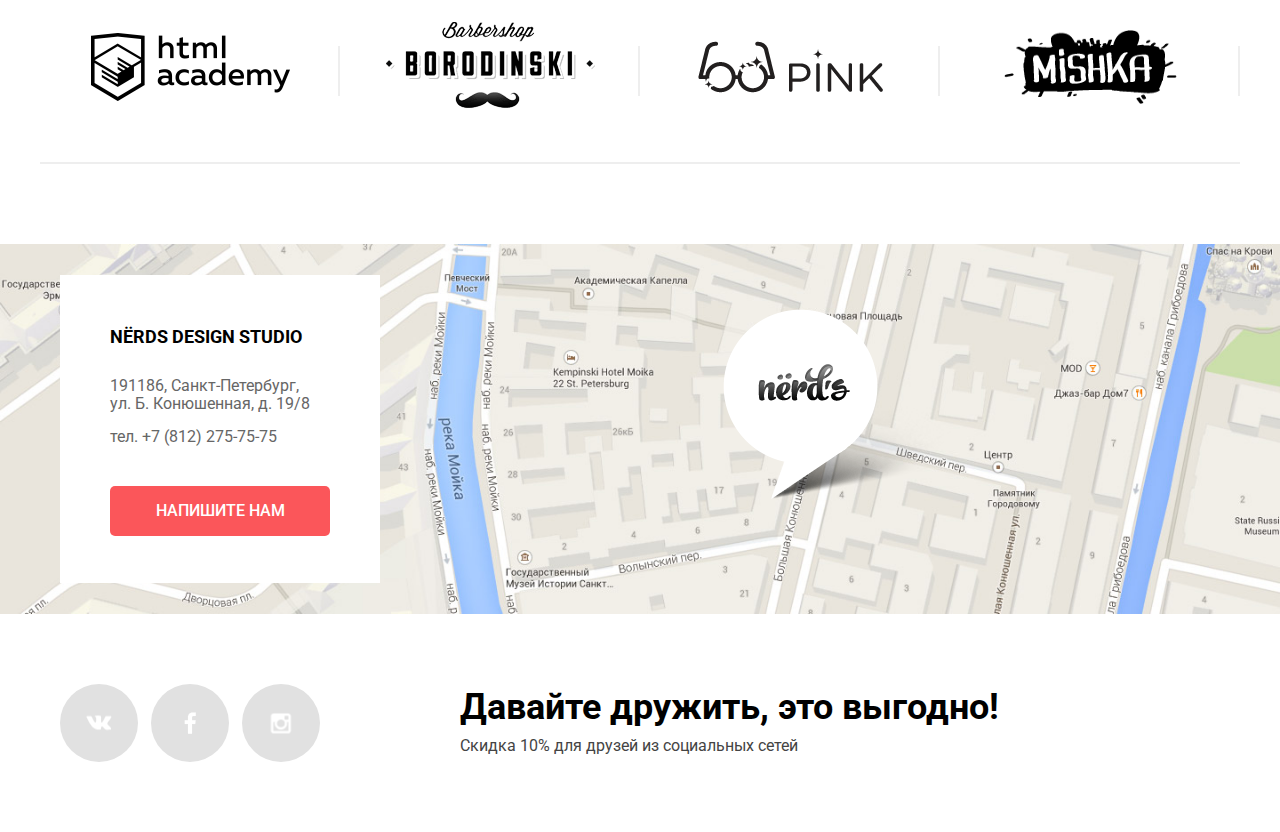
==== commit f403fc5d: "Catalog page, Main navigation updates" ====
--- a/index.html
+++ b/index.html
@@ -13,17 +13,19 @@
       <a class="logo">
         <img src="img/logo.png" alt="nёrd's" width="160" height="65">
       </a>
-      <nav class="main-nav">
+      <nav class="site-nav">
         <ul>
-          <li><a>Студия</a></li>
+          <li><a href="price.html">Студия</a></li>
           <li><a href="#">Клиенты</a></li>
-          <li><a href="#">Магазин</a></li>
+          <li><a href="catalog.html">Магазин</a></li>
           <li><a href="#">Контакты</a></li>
         </ul>
       </nav>
-      <section class="cart">
-        <a href="#" class="show-cart">Корзина</a>
-      </section>
+      <nav class="user-nav">
+        <ul>
+          <li><a href="#" class="show-cart">Корзина</a></li>
+        </ul>
+      </nav>
     </div>
     <section class="slider container">
       <input type="radio" name="slider-btn" id="slider-btn-1" checked>
--- a/css/style.css
+++ b/css/style.css
@@ -1,13 +1,22 @@
 /*
-* TODO: svg logo
-* TODO: main-nav current
-* TODO: main-nav overflow
-* TODO: check min-heights
-* TODO: -title & .text
-* TODO: placeholders
-* TODO: links in nav
-* Done:
-* Index page. Markup fixes (slider, contacts). Added normalize.css, fonts.
+*
+* - corrected logo/nav markup & states; current state added; links to html files added
+* - catalog page title fixed, sort order buttons fixed
+* - main-nav overflow
+*
+* TODO: content recovering (headings etc) with .sr-only
+*       + (for all display: none; font-size: 0;)
+* TODO: @support (custom checkbox, radio)
+* TODO: aside outside main
+*
+* TODO: google & yandex map
+* TODO: login popup
+* TODO: delete todo's & min-height
+*
+* TODO: catalog item hover slide up animation
+* TODO: .columns via css property
+* TODO: width 880px
+*
 */
 
 /* Common */
@@ -33,6 +42,8 @@
 
 h1, h2, h3,
 h4, h5, h6 { color: #000; }
+
+img { max-width: 100%; }
 
 .clearfix:after {
   content: "";
@@ -59,68 +70,185 @@
   font-weight: 500;
   font-size: 16px;
   line-height: 20px;
+  text-align: center;
   text-transform: uppercase;
   text-decoration: none;
   vertical-align: middle;
 
   color: #000;
   background: #eee;
-  box-shadow: inset 0 3px 0 0 rgba(0,1,1,0.1);
+  border: none;
+  border-radius: 5px;
 
   transition: all 0.2s;
 }
-.btn:hover { background: #dfdfdf; }
+
+.btn:hover {
+  background: #dfdfdf;
+  text-decoration: none;
+}
+
 .btn:active {
-  color: rgba(0,0,0,0.3);
+  color: #a9a9a9; color: rgba(0,0,0,0.3);
   background: #d5d5d5;
+  box-shadow: inset 0 3px 0 0 #bfbfbf;
+}
+
+.btn:disabled,
+.btn.disabled {
+  color: #000;
+  background: #eee;
+  box-shadow: none;
+  opacity: 0.5;
 }
 
 .btn-primary {
   color: #fff;
   background: #fb565a;
 }
-.btn-primary:hover { background: #e74246; }
+
+.btn-primary:hover {
+  color: #fff;
+  background: #e74246;
+}
+
 .btn-primary:active {
-  color: rgba(255,255,255,0.3);
+  color: #e48789; color: rgba(255,255,255,0.3);
   background: #d7373b;
 }
 
+.btn-primary:disabled,
+.btn-primary.disabled {
+  color: #fff;
+  background: #fb565a;
+}
+
+/* Radio & checkboxes */
+
+input[type="radio"],
+input[type="checkbox"] { display: none; }
+
+input[type="radio"] + label,
+input[type="checkbox"] + label {
+  position: relative;
+  padding-left: 35px;
+}
+
+input[type="radio"] + label::before,
+input[type="checkbox"] + label i {
+  content: "";
+  position: absolute;
+  top: 50%; left: 0;
+  transform: translateY(-50%);
+
+  background: #fff;
+  border: 1px solid #b8b8b8;
+}
+
+input[type="radio"] + label::after,
+input[type="checkbox"] + label i::before,
+input[type="checkbox"] + label i::after {
+  display: none;
+  content: "";
+  position: absolute;
+}
+
+input[type="radio"]:checked + label::after,
+input[type="checkbox"]:checked + label i::before,
+input[type="checkbox"]:checked + label i::after { display: block; }
+
+
+input[type="radio"] + label::before {
+  width: 25px;
+  height: 25px;
+
+  border-width: 3px;
+  border-radius: 50%;
+}
+
+input[type="radio"] + label::after {
+  top: 50%; left: 12.5px;
+  transform: translate(-50%, -50%);
+
+  width: 8px;
+  height: 8px;
+
+  background: #b8b8b8;
+  border-radius: 50%;
+}
+
+input[type="checkbox"] + label i {
+  width: 23px;
+  height: 23px;
+
+  border-width: 2px;
+  border-radius: 5px;
+}
+
+input[type="checkbox"] + label i::after {
+  top: -2px; right: -5px;
+  transform: rotate(-45deg);
+
+  width: 23px;
+  height: 13px;
+
+  border: 1px solid #b8b8b8;
+  border-width: 0 0 5px 5px;
+  border-radius: 2px;
+}
+
+input[type="checkbox"] + label i::before {
+  top: -4px; right: -9px;
+  transform: rotate(-45deg);
+
+  width: 26px;
+  height: 16px;
+
+  border: 1px solid #fff;
+  border-width: 0 0 10px 10px;
+  border-radius: 2px;
+}
+
 /* Header */
 
 .header {
-  padding: 50px 0 0;
+  padding: 50px 0;
   margin-bottom: 80px;
   background: #eee;
 }
 
+.inner-header { margin-bottom: 55px; }
+
 .header-layout {
   display: flex;
   justify-content: space-between;
 }
 
-.logo { width: 160px; }
+.logo {
+  flex-shrink: 0;
+  width: 160px;
+}
 .logo img { display: block; }
 .logo[href]:hover { opacity: 0.8; }
 .logo[href]:active { opacity: 0.3; }
 
 
-.main-nav {
-  min-width: 440px;
-}
-
-.main-nav ul,
-.cart {
-  display: flex;
-  justify-content: space-between;
+.site-nav ul,
+.user-nav ul {
+  display: flex;
+  flex-wrap: wrap;
+
   padding: 20px 0 5px;
-  margin: 0 -10px;
+  margin: 0;
 
   list-style: none;
 }
 
-.main-nav a,
-.cart a {
+.site-nav a,
+.user-nav a {
   display: block;
+  position: relative;
+
   padding: 5px;
   margin: 0 5px;
 
@@ -134,26 +262,65 @@
   transition: color 0.1s;
 }
 
-.main-nav a[href]:hover,
-.cart a[href]:hover { color: #fb565a; }
-
-.main-nav a[href]:active,
-.cart a[href]:active {
+.site-nav a::after,
+.user-nav a::after {
+  content: "";
+  position: absolute;
+  bottom: 0;
+  left: 5px; right: 5px;
+
+  height: 2px;
+
+  background: #fb565a;
+}
+
+.site-nav a[href]::after,
+.user-nav a[href]::after { display: none; }
+
+.site-nav a[href]:hover,
+.user-nav a[href]:hover { color: #fb565a; }
+
+.site-nav a[href]:active,
+.user-nav a[href]:active {
+  color: #bdbdbd;
   color: rgba(0,0,0,0.3);
 }
 
-.cart {
+/* icons */
+
+.site-nav a[href]::before,
+.user-nav a[href]::before {
+  opacity: 1;
+  transition: opacity 0.1s;
+}
+
+.site-nav a::before,
+.user-nav a::before,
+.site-nav a[href]:hover::before,
+.user-nav a[href]:hover::before,
+.site-nav a[href]:active::before,
+.user-nav a[href]:active::before { opacity: 0.3 }
+
+/* EO icons */
+
+.site-nav ul {
+  justify-content: space-between;
+
+  min-width: 460px;
+  max-width: 660px;
+}
+
+.user-nav ul {
   justify-content: flex-end;
-  width: 160px;
-  margin: 0;
-}
-
-a.show-cart {
-  position: relative;
-
-  padding-left: 40px;
-  margin-right: -5px;
-}
+
+  min-width: 160px;
+  max-width: 260px;
+  margin-right: -10px;
+}
+
+.user-nav li { max-width: 100%; }
+
+a.show-cart { padding-left: 40px; }
 
 a.show-cart::before {
   content: "";
@@ -165,17 +332,13 @@
   height: 15px;
 
   background: url(../img/icon-cart.png);
-
-  transition: opacity 0.1s;
-}
-
-a.show-cart:hover::before,
-a.show-cart:active::before { opacity: 0.3 }
+}
 
 /* Slider */
 
 .slider {
   position: relative;
+  margin-bottom: -50px;
 }
 
 .slider > input[type="radio"] { display: none; }
@@ -307,11 +470,13 @@
 
 .advantages-item .btn { margin-top: 15px; }
 
-.advantages-item:nth-child(2) .btn-primary { background: #00ca74; }
+.advantages-item:nth-child(2) .btn-primary,
+.advantages-item:nth-child(2) .btn-primary.disabled { background: #00ca74; }
 .advantages-item:nth-child(2) .btn-primary:hover { background: #00bc6c; }
 .advantages-item:nth-child(2) .btn-primary:active { background: #00aa62; }
 
-.advantages-item:nth-child(3) .btn-primary { background: #efc84a; }
+.advantages-item:nth-child(3) .btn-primary,
+.advantages-item:nth-child(3) .btn-primary.disabled { background: #efc84a; }
 .advantages-item:nth-child(3) .btn-primary:hover { background: #eab534; }
 .advantages-item:nth-child(3) .btn-primary:active { background: #e5a722; }
 
@@ -449,78 +614,383 @@
   background: #eee;
 }
 
-/* All content pages */
+/*** All inner pages ***/
+
 .page-title {
+  margin-top: 75px;
+  margin-bottom: 60px;
+
   font-size: 55px;
   line-height: 55px;
   text-align: center;
-
-  /* TODO: for Grid - Delete */
+}
+
+.main-layout {
+  display: flex;
+  justify-content: space-between;
+}
+
+/* Main header */
+
+.main-header { margin-bottom: 45px; }
+
+.main-title {
+  margin: 0 0 15px;
+  font-size: 30px;
+  line-height: 42px;
+  text-transform: uppercase;
+}
+
+.breadcrumbs {
+  padding: 0;
   margin: 0;
-  min-height: 240px;
-}
-
-.main-layout {
+  list-style: none;
+}
+
+.breadcrumbs li {
+  position: relative;
+  display: inline;
+  padding-right: 40px;
+}
+.breadcrumbs li::after {
+  content: "";
+  position: absolute;
+  top: 50%; right: 0;
+
+  width: 7px; height: 7px;
+  margin: -3.5px 15px 0;
+
+  vertical-align: middle;
+
+  background: #000;
+  transform: rotate(45deg);
+}
+
+.breadcrumbs a { color: #000; }
+
+.breadcrumbs li:last-child {
+  padding-right: 0;
+  color: #aba9a7;
+}
+.breadcrumbs li:last-child::after { display: none; }
+
+/* Inner pages content */
+
+.inner-content h2 {
+  margin: 60px 0 30px;
+
+  font-size: 24px;
+  line-height: 30px;
+}
+
+.inner-content p,
+.inner-content ul {
+  margin: 24px 0;
+}
+
+.inner-content ul {
+  padding: 0;
+  list-style: none;
+}
+
+.inner-content li {
+  position: relative;
+
+  padding-left: 20px;
+  margin-bottom: 13px;
+}
+.inner-content li:last-child { margin-bottom: 0; }
+
+.inner-content li::before {
+  content: "";
+  position: absolute;
+  top: 50%; left: 0;
+
+  width: 7px; height: 7px;
+  margin-top: -3.5px;
+
+  background: #000;
+  transform: rotate(45deg);
+}
+
+.inner-content table {
+  margin: 35px 0;
+  border-collapse: collapse;
+}
+
+.inner-content th,
+.inner-content td {
+  padding: 8px 17px;
+  border: 2px solid #000;
+}
+
+.inner-content .full-width { width: 100%; }
+.inner-content .equal-cells { table-layout: fixed; }
+.inner-content .short-text { padding-right: 80px; }
+
+.inner-content .price-table {
+  table-layout: fixed;
+  width: 100%;
+
+  text-align: center;
+}
+
+.inner-content .price-table td:first-child { text-align: left; }
+
+/* Lead text/heading */
+
+.inner-content .lead {
+  display: flex;
+  align-items: center;
+  margin: 0 0 60px;
+
+  font-weight: bold;
+  font-size: 48px;
+  line-height: 48px;
+  text-align: center;
+}
+
+.inner-content .lead::before,
+.inner-content .lead::after {
+  content: "";
+
+  flex-grow: 1;
+  width: 50px;
+  height: 2px;
+
+  background: #000;
+}
+.inner-content .lead::before { margin-right: 25px; }
+.inner-content .lead::after { margin-left: 25px; }
+
+/* Columns */
+
+.inner-content .columns {
   display: flex;
   justify-content: space-between;
 }
 
+.inner-content .columns + .columns { margin-top: 60px; }
+
+.inner-content .column-left,
+.inner-content .column-right {
+  width: 460px;
+}
+.inner-content .column-right { float: right; }
+
+.inner-content .column-left > *:first-child,
+.inner-content .column-right > *:first-child { margin-top: 0; }
+.inner-content .column-left > *:last-child,
+.inner-content .column-right > *:last-child { margin-bottom: 0; }
+
+.inner-content .columns-text {
+  column-count: 2;
+  column-width: 460px;
+  column-gap: 60px;
+  /*column-span: none;*/
+}
+
+
 /* Catalog page */
 
-.catalog-page .header { margin-bottom: 60px; }
-
-/* Catalog  sidebar */
 .catalog-sidebar {
   width: 260px;
-}
-
-.catalog-filters {
-
-  /* TODO: Grid */
-  min-height: 775px;
-}
-
-.catalog-filters fieldset {
-  padding: 0; padding-bottom: 50px;
-  margin: 0;
-  border: none;
-
-  /* TODO: Grid */
-  box-shadow: 0 0 0 2px green;
-}
-
-.catalog-filters legend {
-  float: left; width: 100%;
-}
-
-/* TODO: Grid */
-.catalog-filters fieldset:nth-child(1) { min-height: 265px; }
-.catalog-filters fieldset:nth-child(2) { min-height: 190px; }
-.catalog-filters fieldset:nth-child(3) { min-height: 270px; }
-
-/* Catalog content */
+  order: 1;
+}
 
 .catalog-content {
   width: 760px;
-}
+  order: 2;
+}
+
+/* Catalog filters */
+
+.catalog-filters fieldset {
+  padding: 0;
+  margin: 0 0 45px;
+  border: none;
+}
+
+.catalog-filters legend {
+  float: left;
+  width: 100%;
+  padding: 0;
+  margin: 0 0 15px;
+
+  font-size: 18px;
+  line-height: 30px;
+  font-weight: bold;
+  text-transform: uppercase;
+}
+
+.catalog-filters legend + div,
+.catalog-filters legend + ul,
+.catalog-filters legend + p { clear: both; }
+
+.catalog-filters fieldset:first-child legend {
+  margin-bottom: 50px;
+}
+
+.catalog-filters ul {
+  padding: 0;
+  margin: 0;
+  list-style: none;
+}
+
+.catalog-filters li {
+  padding: 0;
+  margin: 0 0 15px;
+}
+
+.catalog-filters li:last-child { margin-bottom: 0; }
+
+.catalog-filters .btn-show {
+  width: 100%;
+  margin-top: 10px;
+}
+
+/* Range filter */
+
+.range-filter { margin-bottom: 5px; }
+
+.range-slider {
+  position: relative;
+
+  height: 80px;
+
+  color: #283136;
+  background: #eee;
+}
+
+.range-slider .scale {
+  position: absolute;
+  top: 50%;
+  left: 20px; right: 20px;
+
+  height: 2px;
+  margin-top: -1px;
+  background: #d7dcde;
+}
+
+.range-slider .bar {
+  position: absolute;
+  left: 0;
+
+  width: 100%;
+  height: 100%;
+
+  background: #00ca74;
+}
+
+.range-slider .toggle {
+  position: absolute;
+  top: 50%; left: 0;
+  transform: translate(-50%, -50%);
+
+  width: 20px;
+  height: 20px;
+
+  background: #ababab;
+  border: 8px solid #fff;
+  border-radius: 50%;
+  box-shadow: 0 2px 1px #ccc;
+}
+
+.range-controls {
+  display: flex;
+  align-items: baseline;
+  justify-content: space-between;
+
+  margin-top: 15px;
+}
+
+.range-controls label {
+  margin-right: 10px;
+
+  color: #283136;
+  text-transform: uppercase;
+}
+
+.range-controls input {
+  width: 80px;
+  padding: 7px;
+
+  font: inherit;
+  text-align: center;
+
+  color: #283136;
+  background: #eee;
+  border: none;
+}
+
+.range-controls input:first-of-type { margin-right: auto; }
+
+/* Catalog sort */
 
 .catalog-sort {
   display: flex;
+  align-items: center;
   justify-content: space-between;
 
-  /* TODO: Grid */
-  min-height: 75px;
-}
-
-.catalog-sort .controls {
-  display: flex;
+  padding-bottom: 50px;
+}
+
+.catalog-sort .legend {
+  font-size: 18px;
+  line-height: 30px;
+  text-transform: uppercase;
+}
+
+.catalog-sort-options {
+  display: flex;
+  align-items: center;
   justify-content: space-between;
+
   width: 360px;
 }
 
-.catalog-sort .order-asc {
+.catalog-sort-options a {
+  margin-right: 25px;
+
+  color: #000;
+  font-size: 14px;
+  line-height: 18px;
+  text-decoration: none;
+  text-transform: uppercase;
+}
+
+.catalog-sort-options a:last-child { margin-right: 0; }
+
+.catalog-sort-options a[href] { opacity: 0.3; }
+.catalog-sort-options a[href]:hover { opacity: 0.6; }
+.catalog-sort-options a[href]:active { opacity: 1; }
+
+.catalog-sort-options .order {
+  font-size: 0;
+  line-height: 0;
+
+  width: 0;
+  height: 0;
+
+  border: 4.5px solid transparent;
+}
+
+.catalog-sort-options .order-asc {
   margin-left: auto;
-}
+  margin-right: 20px;
+
+  border-top-width: 0;
+  border-bottom-width: 9px;
+  border-bottom-color: #000;
+}
+
+.catalog-sort-options .order-desc {
+  border-top-width: 9px;
+  border-bottom-width: 0;
+  border-top-color: #000;
+}
+
+/* Catalog items */
 
 .catalog-list {
   display: flex;
@@ -532,23 +1002,148 @@
 .catalog-item {
   position: relative;
   width: 360px;
-  padding: 40px 0 0;
   margin-bottom: 35px;
-}
+
+  border: 1px solid #e9e9e9;
+  border-radius: 5px;
+}
+
+.catalog-item-top {
+  padding: 15px;
+
+  color: #fff;
+  background: #e9e9e9;
+}
+
+.catalog-item-top span,
+.catalog-item-top span::before,
+.catalog-item-top span::after {
+  display: block;
+  position: relative;
+
+  width: 14px;
+  height: 14px;
+
+  background: #fff;
+  border-radius: 50%;
+}
+
+.catalog-item-top span {
+  margin: 0 24px;
+}
+
+.catalog-item-top span::before,
+.catalog-item-top span::after {
+  content: "";
+  position: absolute;
+  top: 0;
+}
+.catalog-item-top span::before { left: -24px; }
+.catalog-item-top span::after { right: -24px; }
+
 
 .catalog-item-image { display: block; }
 
 .catalog-item-content {
   position: absolute;
   bottom: 0;
-}
+  left: 0; right: 0;
+
+  padding: 30px 60px 45px;
+
+  line-height: 18px;
+  text-align: center;
+
+  color: #666;
+  background: #e9e9e9;
+  opacity: 0;
+  transition: all 0.3s;
+}
+
+.catalog-item:hover .catalog-item-content { opacity: 1; }
+
+.catalog-item p {
+  margin: 25px 0;
+}
+
+.catalog-item .title {
+  margin: 0 0 25px;
+
+  color: #000;
+  font-size: 18px;
+  line-height: 30px;
+  text-transform: uppercase;
+}
+
+.catalog-item .btn-buy {
+  display: block;
+  margin: 0 20px;
+
+  font-weight: bold;
+
+  color: #fff;
+  background: #fb565a;
+}
+
+/* Catalog paginator */
 
 .catalog-paginator {
+  display: flex;
   margin-bottom: 60px;
 
   /* TODO: Grid */
   min-height: 50px;
 }
+
+.catalog-paginator a {
+  display: block;
+  min-width: 50px;
+  padding: 16px 10px;
+  margin-right: 10px;
+
+  font-size: 16px;
+  line-height: 18px;
+  text-align: center;
+  text-decoration: none;
+  text-transform: uppercase;
+
+  color: #000;
+  background: #fff;
+  border-radius: 5px;
+  box-shadow: inset 0 0 0 3px #dbdbdb;
+}
+
+.catalog-paginator a[href] {
+  background-color: #eee;
+  box-shadow: none;
+}
+
+.catalog-paginator a[href]:hover {
+  color: #000;
+  background-color: #dfdfdf;
+}
+
+.catalog-paginator a[href]:active {
+  background-color: #d5d5d5;
+  box-shadow: inset 0 3px 0 #bfbfbf;
+}
+
+
+
+/* TODO: Grid */
+
+.catalog-paginator,
+.catalog-paginator > *,
+.catalog-paginator > * > * {
+  /*outline: 1px dashed rgba(0,0,0,0.5);*/
+}
+
+.catalog-paginator > * {
+  /*outline: none;*/
+}
+
+/* TODO: Grid */
+
 
 /* EO Main  */
 
@@ -698,30 +1293,22 @@
   background-image: url(../img/icon-social-inst.png);
 }
 
-
-
-
 /* EO Footer */
 
-/* TODO */
-
-.footer-social {
-  /*opacity: 0.5;*/
-  /*outline: 1px dashed blue;*/
-}
-
-.footer-social > * {
-  /*outline: 1px dashed red;*/
-}
-
-body {
-  background: #fff url(../img/nerds-index.jpg) 50% 0 no-repeat;
-}
-
-/* EO TODO */
-
-
-
+
+
+
+
+
+
+
+
+
+
+.chromeperfectpixel-overlay {
+  margin-left: 50% !important;
+  transform: translateX(-50%) !important;
+}
 
 /* Test styles for grid
 
@@ -769,7 +1356,7 @@
 body > *:before,
 body > * > *:before,
 body > * > * > *:before {
-  /*content: attr(class);*/
+  content: attr(class);
   position: absolute;
   top: 0; left: 0;
   padding: 3px 5px;
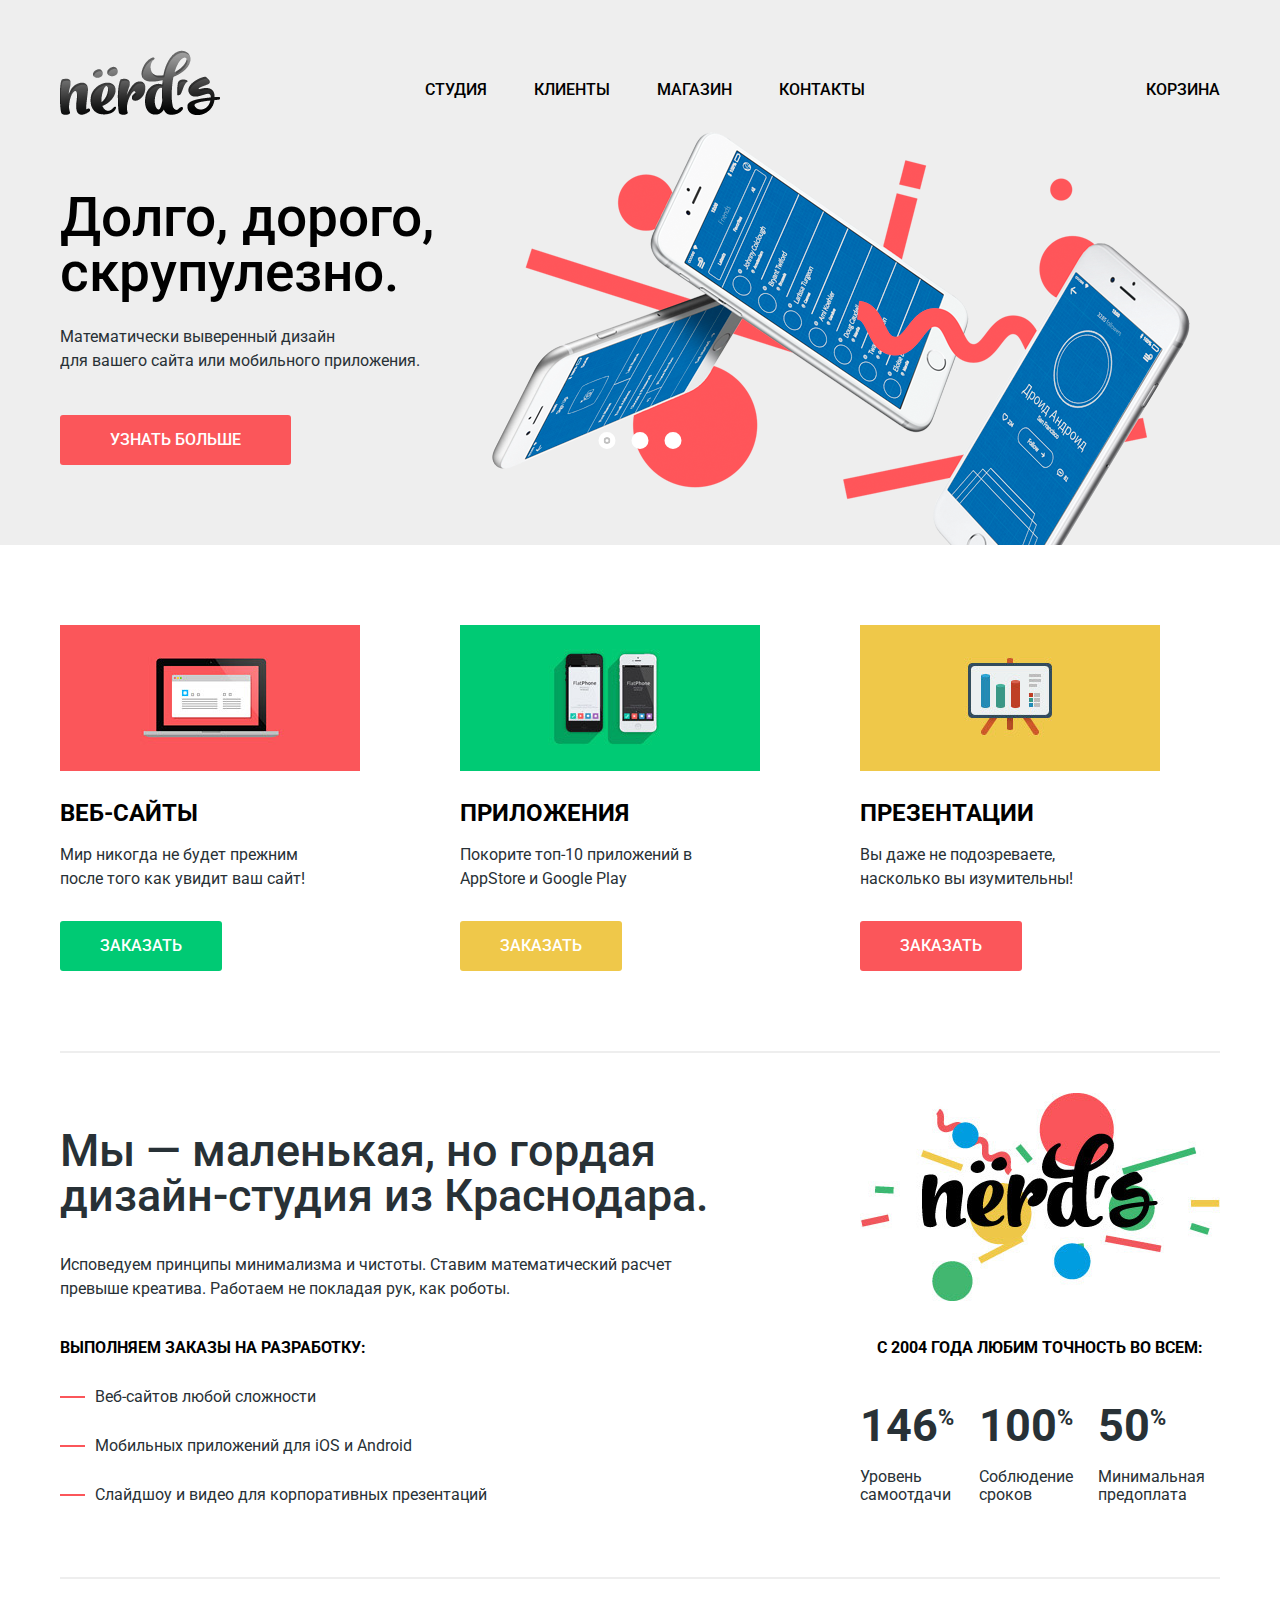
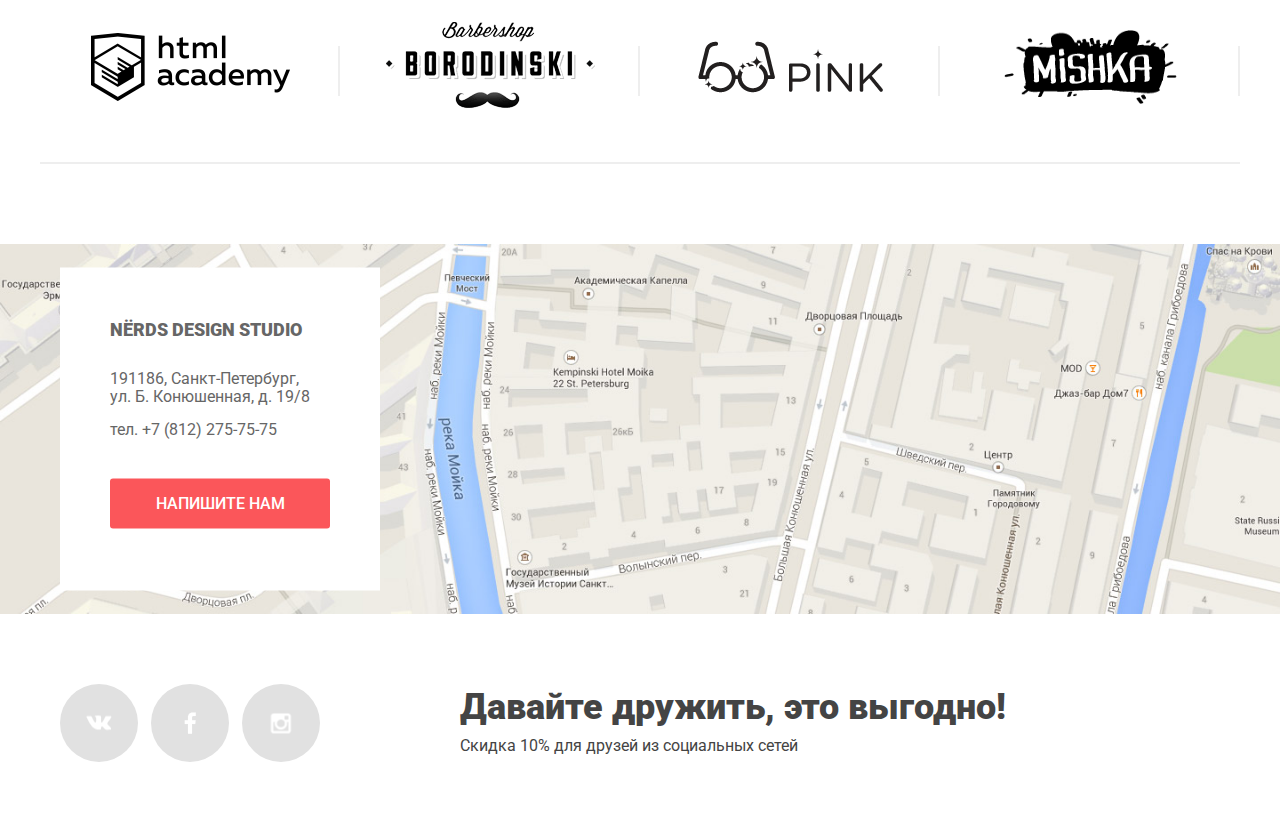
==== commit c0f65a8b: "Catalog fix. Optimization. DONE." ====
--- a/index.html
+++ b/index.html
@@ -4,14 +4,24 @@
   <meta charset="UTF-8">
   <link href="https://fonts.googleapis.com/css?family=Roboto:400,400i,500,700&amp;subset=cyrillic" rel="stylesheet">
   <link rel="stylesheet" href="css/normalize.css">
-  <link rel="stylesheet" href="css/style.css">
+  <!-- <link rel="stylesheet" href="css/style.css"> -->
+  <!-- <link rel="stylesheet" href="css/style.prefix.css"> -->
+  <link rel="stylesheet" href="css/style.min.css">
   <title>Nёrd's design studio</title>
 </head>
 <body class="index-page">
   <header class="header">
     <div class="header-layout container">
+    <!--
+      h1 separate from logo (in main or after nav)
+      Alternate:
+      <h1 class="logo">
+        <span class="visually-hidden">Nёrd's design studio<br></span>
+        <img src="img/logo.png" alt="" width="160" height="65">
+      </h1>
+    -->
       <a class="logo">
-        <img src="img/logo.png" alt="nёrd's" width="160" height="65">
+        <img src="img/logo.png" alt="Nёrd's design studio" width="160" height="65">
       </a>
       <nav class="site-nav">
         <ul>
@@ -27,14 +37,16 @@
         </ul>
       </nav>
     </div>
+    <h1 class="visually-hidden">Nёrd's design studio</h1>
     <section class="slider container">
+      <h2 class="visually-hidden">Промо слайды</h2>
       <input type="radio" name="slider-btn" id="slider-btn-1" checked>
       <input type="radio" name="slider-btn" id="slider-btn-2">
       <input type="radio" name="slider-btn" id="slider-btn-3">
       <ul class="slides">
         <li class="slide">
           <div class="slide-text">
-            <h2 class="title">Долго, дорого,<br> скрупулезно.</h2>
+            <h3 class="title">Долго, дорого,<br> скрупулезно.</h3>
             <p>Математически выверенный дизайн<br>
               для вашего сайта или мобильного приложения.</p>
             <a href="#" class="btn btn-primary">Узнать больше</a>
@@ -42,7 +54,7 @@
         </li>
         <li class="slide">
           <div class="slide-text">
-            <h2 class="title">Любим математику как никто другой</h2>
+            <h3 class="title">Любим математику как никто другой</h3>
             <p>Никакого креатива, только математические формулы <br>
               для расчета идеальных пропорций.</p>
             <a href="#" class="btn btn-primary">Узнать больше</a>
@@ -50,7 +62,7 @@
         </li>
         <li class="slide">
           <div class="slide-text">
-            <h2 class="title">Только ночь,<br> только хардкор</h2>
+            <h3 class="title">Только ночь,<br> только хардкор</h3>
             <p>Работать днем, как все? Мы против этого.<br>
               Ближе к полуночи работа только начинается.</p>
             <a href="#" class="btn btn-primary">Узнать больше</a>
@@ -58,6 +70,7 @@
         </li>
       </ul>
       <div class="slider-controls">
+        <b class="visually-hidden">Навигация по слайдам</b>
         <label for="slider-btn-1">1</label>
         <label for="slider-btn-2">2</label>
         <label for="slider-btn-3">3</label>
@@ -66,6 +79,7 @@
   </header>
   <main class="index-main container">
     <section class="advantages">
+      <h2 class="visually-hidden">Наши преимущества</h2>
       <div class="advantages-item">
         <img src="img/advantages-1.jpg" alt="" width="300" height="146">
         <h3 class="title">Веб-сайты</h3>
@@ -86,11 +100,12 @@
       </div>
     </section>
     <section class="about">
+      <h2 class="visually-hidden">О нас</h2>
       <div class="about-left text">
         <p class="lead">Мы — маленькая, но гордая дизайн-студия из Краснодара.</p>
         <p>Исповедуем принципы минимализма и чистоты. Ставим математический расчет
           превыше креатива. Работаем не покладая рук, как роботы.</p>
-        <h2 class="subtitle">Выполняем заказы на разработку:</h3>
+        <h3 class="subtitle">Выполняем заказы на разработку:</h3>
         <ul>
           <li>Веб-сайтов любой сложности</li>
           <li>Мобильных приложений для iOS и Android</li>
@@ -98,8 +113,8 @@
         </ul>
       </div>
       <aside class="about-right text">
-        <img class="image" src="img/about-logo.jpg" alt="nёrd's" width="360" height="208">
-        <h2 class="subtitle">с 2004 года любим точность во всем:</h3>
+        <img class="image" src="img/about-logo.jpg" alt="Праздничный логотип nёrd's" width="360" height="208">
+        <h3 class="subtitle">с 2004 года любим точность во всем:</h3>
         <ul class="accuracy-list">
           <li>
             <b>146<i>%</i></b>
@@ -115,6 +130,7 @@
       </aside>
     </section>
     <section class="work-sites">
+      <h2 class="visually-hidden">Наши сайты</h2>
       <ul>
         <li><a href="#"><img src="img/logo-ha.png" alt="HTML Academy" width="199" height="68"></a></li>
         <li><a href="#"><img src="img/logo-bb.png" alt="Барбершоп &laquo;Бородинский&raquo;" width="209" height="90"></a></li>
@@ -125,32 +141,64 @@
   </main>
   <footer class="footer">
     <section class="footer-contacts">
-      <img src="img/map.jpg" alt="map" class="map">
-      <img src="img/map-marker.png" alt="map marker" class="map-marker">
+      <img class="map-image" src="img/map.jpg" alt="Карта проезда" width="1440" height="416">
+      <iframe class="map" src="https://www.google.com/maps/embed?pb=!1m18!1m12!1m3!1d1998.6237753697767!2d30.32084911609701!3d59.93838483187612!2m3!1f0!2f0!3f0!3m2!1i1024!2i768!4f13.1!3m3!1m2!1s0x4696310fca77c663%3A0xe2913435672b14c9!2s21Shop!5e0!3m2!1sru!2sua!4v1504014378267" width="1440" height="416" frameborder="0" allowfullscreen></iframe>
       <div class="container">
         <div class="footer-contacts-content">
-          <h3 class="title">Nёrds design studio</h3>
+          <p class="title">
+            <strong>Nёrds design studio</strong>
+          </p>
           <p>
             191186, Санкт-Петербург,<br>
             ул. Б. Конюшенная, д. 19/8
           </p>
           <p>тел. +7 (812) 275-75-75</p>
-          <a href="#" class="btn btn-primary">Напишите нам</a>
+          <p>
+            <a href="mailto:nerds@test.com" class="btn btn-primary js-open-feedback">Напишите нам</a>
+          </p>
         </div>
       </div>
     </section>
     <section class="footer-social container">
       <div class="footer-social-content text">
-        <h3 class="title">Давайте дружить, это выгодно!</h3>
+        <p class="title"><b>Давайте дружить, это выгодно!</b></p>
         <p>Скидка 10% для друзей из социальных сетей</p>
       </div>
       <div class="footer-social-links">
-        <a href="#" class="social-btn social-btn-vk">Вконтакте</a>
-        <a href="#" class="social-btn social-btn-fb">Фейсбук</a>
+        <span class="visually-hidden">Подписывайтесь на нас:</span>
+        <a href="#" class="social-btn social-btn-vk">Вконтакте</a><span class="visually-hidden">,</span>
+        <a href="#" class="social-btn social-btn-fb">Фейсбук</a><span class="visually-hidden">,</span>
         <a href="#" class="social-btn social-btn-inst">Инстаграм</a>
       </div>
     </section>
+    <!-- Modals  -->
+    <section class="modal">
+      <button class="modal-close" type="button">Закрыть</button>
+      <h2 class="visually-hidden">Форма обратной связи</h2>
+      <form class="feedback-form" action="" method="post">
+        <legend class="modal-title">Напишите нам</legend>
+        <div class="row">
+          <p>
+            <label for="feedback_user">Ваше имя:</label>
+            <input type="text" name="user" id="feedback_user" placeholder="Представьтесь, пожалуйста">
+          </p>
+          <p>
+            <label for="feedback_mail">Ваш e-mail:</label>
+            <input type="email" name="mail" id="feedback_mail" placeholder="Для отправки ответа">
+          </p>
+        </div>
+        <p>
+          <label for="feedback_message">Текст письма:</label>
+          <textarea name="message" id="feedback_message" cols="30" rows="5" placeholder="В свободной форме"></textarea>
+        </p>
+        <p class="actions">
+          <button type="submit" class="btn btn-primary">Отправить</button>
+        </p>
+      </form>
+    </section>
   </footer>
-  <script src="http://localhost:35729/livereload.js"></script>
+  <!-- <script src="js/script.js"></script> -->
+  <script src="js/script.min.js"></script>
+  <!-- <script src="http://localhost:35729/livereload.js"></script> -->
 </body>
 </html>
--- a/css/style.prefix.css
+++ b/css/style.prefix.css
@@ -0,0 +1,1640 @@
+/* Common */
+html {
+  -webkit-box-sizing: border-box;
+          box-sizing: border-box;
+}
+
+*, *:before, *:after {
+  -webkit-box-sizing: inherit;
+          box-sizing: inherit;
+}
+
+html, body {
+  margin: 0;
+  padding: 0;
+}
+
+body {
+  font: 16px/24px "Roboto", Arial, sans-serif;
+
+  color: #283136;
+  background: #fff;
+}
+
+h1, h2, h3,
+h4, h5, h6 { color: #000; }
+
+img { max-width: 100%; }
+
+.hidden {
+  display: none !important;
+  visibility: hidden !important;
+}
+
+.visually-hidden {
+	position: absolute !important;
+	clip: rect(1px 1px 1px 1px); /* IE6, IE7 */
+	clip: rect(1px, 1px, 1px, 1px);
+	padding:0 !important;
+	border:0 !important;
+	height: 1px !important;
+	width: 1px !important;
+	overflow: hidden;
+}
+
+
+.clearfix:after {
+  content: "";
+  display: table;
+  clear: both;
+}
+
+.container {
+  width: 1200px;
+  padding: 0 20px;
+  margin: auto;
+}
+
+.text > :first-child,
+.text > .title { margin-top: 0; }
+.text > :last-child { margin-bottom: 0; }
+
+/* Text inputs  */
+
+label {
+  font-weight: bold;
+  line-height: 18px;
+}
+
+input[type=text],
+input[type=email],
+input[type=password],
+input[type=tel],
+textarea {
+    display: inline-block;
+    padding: 14px 12px;
+
+    font: inherit;
+    line-height: 18px;
+
+    color: #444;
+    background: #fff;
+    border: 2px solid #d7dcde;
+    border-radius: 3px;
+}
+
+input[type=text]::-webkit-input-placeholder,
+input[type=email]::-webkit-input-placeholder,
+input[type=password]::-webkit-input-placeholder,
+input[type=tel]::-webkit-input-placeholder,
+textarea::-webkit-input-placeholder {
+  color: #c8c8c8;
+  color: rgba(68,68,68,0.5);
+}
+
+input[type=text]:-ms-input-placeholder,
+input[type=email]:-ms-input-placeholder,
+input[type=password]:-ms-input-placeholder,
+input[type=tel]:-ms-input-placeholder,
+textarea:-ms-input-placeholder {
+  color: #c8c8c8;
+  color: rgba(68,68,68,0.5);
+}
+
+input[type=text]::placeholder,
+input[type=email]::placeholder,
+input[type=password]::placeholder,
+input[type=tel]::placeholder,
+textarea::placeholder {
+  color: #c8c8c8;
+  color: rgba(68,68,68,0.5);
+}
+
+input[type=text]:hover,
+input[type=email]:hover,
+input[type=password]:hover,
+input[type=tel]:hover,
+textarea:hover {
+  border-color: #b4b9bb;
+}
+
+input[type=text]:focus,
+input[type=email]:focus,
+input[type=password]:focus,
+input[type=tel]:focus,
+textarea:focus {
+  border-color: #000;
+  outline: none;
+}
+
+input[type=text].error,
+input[type=email].error,
+input[type=password].error,
+input[type=tel].error,
+textarea.error,
+input[type=text]:invalid,
+input[type=email]:invalid,
+input[type=password]:invalid,
+input[type=tel]:invalid,
+textarea:invalid {
+  color: #e74246;
+  border-color: #e74246;
+}
+
+/* Buttons */
+
+.btn {
+  display: inline-block;
+  padding: 16px 40px;
+
+  font: inherit;
+  font-weight: 500;
+  line-height: 18px;
+  text-align: center;
+  text-transform: uppercase;
+  text-decoration: none;
+  vertical-align: middle;
+
+  color: #000;
+  background: #eee;
+  border: none;
+  border-radius: 3px;
+
+  -webkit-transition: all 0.2s;
+
+  -o-transition: all 0.2s;
+
+  transition: all 0.2s;
+}
+
+.btn:hover {
+  background: #dfdfdf;
+  text-decoration: none;
+}
+
+.btn:active {
+  color: #a9a9a9; color: rgba(0,0,0,0.3);
+  background: #d5d5d5;
+  -webkit-box-shadow: inset 0 3px 0 0 #bfbfbf;
+          box-shadow: inset 0 3px 0 0 #bfbfbf;
+}
+
+.btn:disabled,
+.btn.disabled {
+  color: #000;
+  background: #eee;
+  -webkit-box-shadow: none;
+          box-shadow: none;
+  opacity: 0.5;
+}
+
+.btn-primary {
+  color: #fff;
+  background: #fb565a;
+}
+
+.btn-primary:hover {
+  color: #fff;
+  background: #e74246;
+}
+
+.btn-primary:active {
+  color: #e48789; color: rgba(255,255,255,0.3);
+  background: #d7373b;
+}
+
+.btn-primary:disabled,
+.btn-primary.disabled {
+  color: #fff;
+  background: #fb565a;
+}
+
+/* Radio & checkboxes */
+
+input[type="radio"],
+input[type="checkbox"] { display: none; }
+
+input[type="radio"] + label,
+input[type="checkbox"] + label {
+  position: relative;
+  padding-left: 35px;
+}
+
+input[type="radio"] + label::before,
+input[type="checkbox"] + label i {
+  content: "";
+  position: absolute;
+  top: 50%; left: 0;
+  -webkit-transform: translateY(-50%);
+      -ms-transform: translateY(-50%);
+          transform: translateY(-50%);
+
+  background: #fff;
+  border: 1px solid #b8b8b8;
+}
+
+input[type="radio"] + label::after,
+input[type="checkbox"] + label i::before,
+input[type="checkbox"] + label i::after {
+  display: none;
+  content: "";
+  position: absolute;
+}
+
+input[type="radio"]:checked + label::after,
+input[type="checkbox"]:checked + label i::before,
+input[type="checkbox"]:checked + label i::after { display: block; }
+
+input[type="radio"] + label::before {
+  width: 25px;
+  height: 25px;
+
+  border-width: 3px;
+  border-radius: 50%;
+}
+
+input[type="radio"] + label::after {
+  top: 50%; left: 12.5px;
+  -webkit-transform: translate(-50%, -50%);
+      -ms-transform: translate(-50%, -50%);
+          transform: translate(-50%, -50%);
+
+  width: 8px;
+  height: 8px;
+
+  background: #b8b8b8;
+  border-radius: 50%;
+}
+
+input[type="checkbox"] + label i {
+  width: 23px;
+  height: 23px;
+
+  border-width: 2px;
+  border-radius: 5px;
+}
+
+input[type="checkbox"] + label i::after {
+  top: -2px; right: -5px;
+  -webkit-transform: rotate(-45deg);
+      -ms-transform: rotate(-45deg);
+          transform: rotate(-45deg);
+
+  width: 23px;
+  height: 13px;
+
+  border: 1px solid #b8b8b8;
+  border-width: 0 0 5px 5px;
+  border-radius: 2px;
+}
+
+input[type="checkbox"] + label i::before {
+  top: -4px; right: -9px;
+  -webkit-transform: rotate(-45deg);
+      -ms-transform: rotate(-45deg);
+          transform: rotate(-45deg);
+
+  width: 26px;
+  height: 16px;
+
+  border: 1px solid #fff;
+  border-width: 0 0 10px 10px;
+  border-radius: 2px;
+}
+
+/* Header */
+
+.header {
+  padding: 50px 0;
+  margin-bottom: 80px;
+  background: #eee;
+}
+
+.inner-header { margin-bottom: 55px; }
+
+.header-layout {
+  display: -webkit-box;
+  display: -ms-flexbox;
+  display: flex;
+  -webkit-box-pack: justify;
+      -ms-flex-pack: justify;
+          justify-content: space-between;
+}
+
+.logo {
+  -ms-flex-negative: 0;
+      flex-shrink: 0;
+
+  width: 160px;
+  margin: 0;
+  padding: 0;
+
+  font: inherit;
+}
+.logo img { display: block; }
+.logo[href]:hover { opacity: 0.8; }
+.logo[href]:active { opacity: 0.3; }
+
+
+.site-nav ul,
+.user-nav ul {
+  display: -webkit-box;
+  display: -ms-flexbox;
+  display: flex;
+  -ms-flex-wrap: wrap;
+      flex-wrap: wrap;
+
+  padding: 20px 0 5px;
+  margin: 0;
+
+  list-style: none;
+}
+
+.site-nav a,
+.user-nav a {
+  display: block;
+  position: relative;
+
+  padding: 5px;
+  margin: 0 5px;
+
+  color: #000;
+  font-weight: 500;
+  font-size: 16px;
+  line-height: 30px;
+  text-decoration: none;
+  text-transform: uppercase;
+
+  -webkit-transition: color 0.1s;
+
+  -o-transition: color 0.1s;
+
+  transition: color 0.1s;
+}
+
+.site-nav a::after,
+.user-nav a::after {
+  content: "";
+  position: absolute;
+  bottom: 0;
+  left: 5px; right: 5px;
+
+  height: 2px;
+
+  background: #fb565a;
+}
+
+.site-nav a[href]::after,
+.user-nav a[href]::after { display: none; }
+
+.site-nav a[href]:hover,
+.user-nav a[href]:hover { color: #fb565a; }
+
+.site-nav a[href]:active,
+.user-nav a[href]:active {
+  color: #bdbdbd;
+  color: rgba(0,0,0,0.3);
+}
+
+/* icons */
+
+.site-nav a[href]::before,
+.user-nav a[href]::before {
+  opacity: 1;
+  -webkit-transition: opacity 0.1s;
+  -o-transition: opacity 0.1s;
+  transition: opacity 0.1s;
+}
+
+.site-nav a::before,
+.user-nav a::before,
+.site-nav a[href]:hover::before,
+.user-nav a[href]:hover::before,
+.site-nav a[href]:active::before,
+.user-nav a[href]:active::before { opacity: 0.3 }
+
+/* EO icons */
+
+.site-nav ul {
+  -webkit-box-pack: justify;
+      -ms-flex-pack: justify;
+          justify-content: space-between;
+
+  min-width: 460px;
+  max-width: 660px;
+}
+
+.user-nav ul {
+  -webkit-box-pack: end;
+      -ms-flex-pack: end;
+          justify-content: flex-end;
+
+  min-width: 160px;
+  max-width: 260px;
+  margin-right: -10px;
+}
+
+.user-nav li { max-width: 100%; }
+
+a.show-cart { padding-left: 40px; }
+
+a.show-cart::before {
+  content: "";
+  position: absolute;
+  left: 0; top: 50%;
+  -webkit-transform: translateY(-50%);
+      -ms-transform: translateY(-50%);
+          transform: translateY(-50%);
+
+  width: 15px;
+  height: 15px;
+
+  background: url(../img/icon-cart.png);
+}
+
+/* Slider */
+
+.slider {
+  position: relative;
+  margin-bottom: -50px;
+}
+
+.slider > input[type="radio"] { display: none; }
+
+.slider-controls {
+  position: absolute;
+  bottom: 96px; left: 50%;
+  -webkit-transform: translateX(-50%);
+      -ms-transform: translateX(-50%);
+          transform: translateX(-50%);
+
+  display: -webkit-box;
+
+  display: -ms-flexbox;
+
+  display: flex;
+}
+
+.slider-controls label {
+  display: block;
+  overflow: hidden;
+
+  width: 17px;
+  height: 17px;
+  margin: 0 8px;
+
+  text-indent: -1000px;
+
+  background: #fff;
+  border: 5px solid #fff;
+  border-radius: 50%;
+
+  cursor: pointer;
+}
+
+#slider-btn-1:checked ~ .slider-controls label[for="slider-btn-1"],
+#slider-btn-2:checked ~ .slider-controls label[for="slider-btn-2"],
+#slider-btn-3:checked ~ .slider-controls label[for="slider-btn-3"] {
+  -webkit-box-shadow: inset 0 0 0 2px #c1c1c1;
+          box-shadow: inset 0 0 0 2px #c1c1c1;
+}
+
+.slides {
+  display: -webkit-box;
+  display: -ms-flexbox;
+  display: flex;
+  overflow: hidden;
+  margin: 0;
+  padding: 0;
+
+  list-style: none;
+}
+
+#slider-btn-2:checked ~ .slides > :first-child { margin-left: -100%; }
+#slider-btn-3:checked ~ .slides > :first-child { margin-left: -200%; }
+
+.slide {
+  width: 100%;
+  -ms-flex-negative: 0;
+      flex-shrink: 0;
+  height: 430px;
+  padding: 75px 0 80px;
+
+  background-position: bottom right;
+  background-repeat: no-repeat;
+
+  -webkit-transition: margin 0.5s;
+
+  -o-transition: margin 0.5s;
+
+  transition: margin 0.5s;
+}
+
+.slide:nth-child(1) { background-image: url(../img/slider-1.png); }
+.slide:nth-child(2) { background-image: url(../img/slider-2.png); }
+.slide:nth-child(3) { background-image: url(../img/slider-3.png); }
+
+.slide-text {
+  position: relative;
+
+  width: 560px;
+  height: 100%;
+}
+
+.slide-text .title {
+  margin: 0 0 25px;
+
+  font-weight: 500;
+  font-size: 55px;
+  line-height: 55px;
+
+}
+
+.slide-text p {
+  margin: 0 100px 25px 0;
+}
+
+.slide-text .btn {
+  position: absolute;
+  bottom: 0;
+
+  padding-left: 50px;
+  padding-right: 50px;
+}
+/* EO Header */
+
+/* Main  */
+.index-main section {
+  border-bottom: 2px solid #eee;
+}
+/* Advantages */
+
+.advantages {
+  display: -webkit-box;
+  display: -ms-flexbox;
+  display: flex;
+  padding-bottom: 80px;
+}
+
+.advantages-item {
+  -ms-flex-negative: 0;
+      flex-shrink: 0;
+  width: 300px;
+  margin-right: 100px;
+}
+
+.advantages-item img {
+  display: block;
+  max-width: 100%;
+  margin-bottom: 27px;
+}
+
+.advantages-item p {
+  margin: 15px 0;
+  margin-right: 40px;
+}
+
+.advantages-item .title {
+  margin: 15px 0;
+  margin-right: 40px;
+
+  font-size: 24px;
+  line-height: 30px;
+  text-transform: uppercase;
+}
+
+.advantages-item .btn { margin-top: 15px; }
+
+.advantages-item:nth-child(2) .btn-primary,
+.advantages-item:nth-child(2) .btn-primary.disabled { background: #00ca74; }
+.advantages-item:nth-child(2) .btn-primary:hover { background: #00bc6c; }
+.advantages-item:nth-child(2) .btn-primary:active { background: #00aa62; }
+
+.advantages-item:nth-child(3) .btn-primary,
+.advantages-item:nth-child(3) .btn-primary.disabled { background: #efc84a; }
+.advantages-item:nth-child(3) .btn-primary:hover { background: #eab534; }
+.advantages-item:nth-child(3) .btn-primary:active { background: #e5a722; }
+
+/* About */
+
+.about {
+  display: -webkit-box;
+  display: -ms-flexbox;
+  display: flex;
+  -webkit-box-pack: justify;
+      -ms-flex-pack: justify;
+          justify-content: space-between;
+  margin-top: 75px;
+  padding-bottom: 70px;
+}
+
+.about-left {
+  width: 660px;
+}
+
+.about-right {
+  width: 360px;
+}
+
+.about p {
+  margin: 35px 0;
+}
+
+.about ul {
+  padding: 0;
+  margin: 25px 0;
+
+  list-style: none;
+}
+
+.about li {
+  position: relative;
+
+  padding-left: 35px;
+  margin-top: 25px;
+}
+
+.about li:before {
+  content: "";
+  position: absolute;
+  top: 50%; left: 0;
+
+  width: 25px;
+  height: 2px;
+  margin-top: -1px;
+
+  background: #fb565a;
+}
+
+.about .lead,
+.about .title {
+  font-weight: 500;
+  font-size: 45px;
+  line-height: 45px;
+}
+
+.about .subtitle {
+  font-size: inherit;
+  line-height: inherit;
+  text-transform: uppercase;
+}
+.about-right .subtitle { text-align: center; }
+
+.about-right .image {
+  display: block;
+  margin: -35px 0 35px;
+}
+
+.about .accuracy-list {
+  display: -webkit-box;
+  display: -ms-flexbox;
+  display: flex;
+  line-height: 18px;
+}
+
+.about .accuracy-list li {
+  padding: 0;
+  margin: 0 25px 0 0;
+}
+.about .accuracy-list li::before {
+  display: none;
+}
+
+.about .accuracy-list b {
+  display: block;
+  margin: 10px 0 20px;
+
+  font-size: 45px;
+  line-height: 45px;
+}
+
+.about .accuracy-list b i {
+  font-style: normal;
+  font-size: 22px;
+  vertical-align: super;
+}
+
+/* Work sites */
+
+.work-sites {
+  margin: 0 -20px;
+  padding: 43px 0;
+}
+
+.work-sites ul {
+  display: -webkit-box;
+  display: -ms-flexbox;
+  display: flex;
+  -webkit-box-align: center;
+      -ms-flex-align: center;
+          align-items: center;
+  margin: 0;
+  padding: 0;
+
+  list-style: none;
+  text-align: center;
+}
+
+.work-sites li {
+  position: relative;
+
+  width: 300px;
+}
+
+.work-sites li:after {
+  content: "";
+  position: absolute;
+  top: 50%; right: 0;
+
+  width: 2px;
+  height: 50px;
+  margin-top: -25px;
+
+  background: #eee;
+}
+
+/*** All inner pages ***/
+
+.page-title {
+  margin-top: 75px;
+  margin-bottom: 60px;
+
+  font-size: 55px;
+  line-height: 55px;
+  text-align: center;
+}
+
+.main-layout {
+  display: -webkit-box;
+  display: -ms-flexbox;
+  display: flex;
+  -webkit-box-pack: justify;
+      -ms-flex-pack: justify;
+          justify-content: space-between;
+}
+
+/* Main header */
+
+.main-header { margin-bottom: 45px; }
+
+.main-title {
+  margin: 0 0 15px;
+  font-size: 30px;
+  line-height: 42px;
+  text-transform: uppercase;
+}
+
+.breadcrumbs {
+  padding: 0;
+  margin: 0;
+  list-style: none;
+}
+
+.breadcrumbs li {
+  position: relative;
+  display: inline;
+  padding-right: 40px;
+}
+.breadcrumbs li::after {
+  content: "";
+  position: absolute;
+  top: 50%; right: 0;
+
+  width: 7px; height: 7px;
+  margin: -3.5px 15px 0;
+
+  vertical-align: middle;
+
+  background: #000;
+  -webkit-transform: rotate(45deg);
+      -ms-transform: rotate(45deg);
+          transform: rotate(45deg);
+}
+
+.breadcrumbs a { color: #000; }
+
+.breadcrumbs li:last-child {
+  padding-right: 0;
+  color: #aba9a7;
+}
+.breadcrumbs li:last-child::after { display: none; }
+
+/* Inner pages content */
+
+.inner-content h2 {
+  margin: 60px 0 30px;
+
+  font-size: 24px;
+  line-height: 30px;
+}
+
+.inner-content p,
+.inner-content ul {
+  margin: 24px 0;
+}
+
+.inner-content ul {
+  padding: 0;
+  list-style: none;
+}
+
+.inner-content li {
+  position: relative;
+
+  padding-left: 20px;
+  margin-bottom: 13px;
+}
+.inner-content li:last-child { margin-bottom: 0; }
+
+.inner-content li::before {
+  content: "";
+  position: absolute;
+  top: 50%; left: 0;
+
+  width: 7px; height: 7px;
+  margin-top: -3.5px;
+
+  background: #000;
+  -webkit-transform: rotate(45deg);
+      -ms-transform: rotate(45deg);
+          transform: rotate(45deg);
+}
+
+.inner-content table {
+  margin: 35px 0;
+  border-collapse: collapse;
+}
+
+.inner-content th,
+.inner-content td {
+  padding: 8px 17px;
+  border: 2px solid #000;
+}
+
+.inner-content .full-width { width: 100%; }
+.inner-content .equal-cells { table-layout: fixed; }
+.inner-content .short-text { padding-right: 80px; }
+
+.inner-content .price-table {
+  table-layout: fixed;
+  width: 100%;
+
+  text-align: center;
+}
+
+.inner-content .price-table td:first-child { text-align: left; }
+
+/* Lead text/heading */
+
+.inner-content .lead {
+  display: -webkit-box;
+  display: -ms-flexbox;
+  display: flex;
+  -webkit-box-align: center;
+      -ms-flex-align: center;
+          align-items: center;
+  margin: 0 0 60px;
+
+  font-weight: bold;
+  font-size: 48px;
+  line-height: 48px;
+  text-align: center;
+}
+
+.inner-content .lead::before,
+.inner-content .lead::after {
+  content: "";
+
+  -webkit-box-flex: 1;
+
+      -ms-flex-positive: 1;
+
+          flex-grow: 1;
+  width: 50px;
+  height: 2px;
+
+  background: #000;
+}
+.inner-content .lead::before { margin-right: 25px; }
+.inner-content .lead::after { margin-left: 25px; }
+
+/* Columns */
+
+.inner-content .columns {
+  display: -webkit-box;
+  display: -ms-flexbox;
+  display: flex;
+  -webkit-box-pack: justify;
+      -ms-flex-pack: justify;
+          justify-content: space-between;
+}
+
+.inner-content .columns + .columns { margin-top: 60px; }
+
+.inner-content .column-left,
+.inner-content .column-right {
+  width: 460px;
+}
+.inner-content .column-right { float: right; }
+
+.inner-content .column-left > *:first-child,
+.inner-content .column-right > *:first-child { margin-top: 0; }
+.inner-content .column-left > *:last-child,
+.inner-content .column-right > *:last-child { margin-bottom: 0; }
+
+.inner-content .columns-text {
+  -webkit-column-count: 2;
+          column-count: 2;
+  -webkit-column-width: 460px;
+          column-width: 460px;
+  -webkit-column-gap: 60px;
+          column-gap: 60px;
+  /*column-span: none;*/
+}
+
+
+/* Catalog page */
+
+.catalog-sidebar {
+  width: 260px;
+  -webkit-box-ordinal-group: 2;
+      -ms-flex-order: 1;
+          order: 1;
+}
+
+.catalog-content {
+  width: 760px;
+  -webkit-box-ordinal-group: 3;
+      -ms-flex-order: 2;
+          order: 2;
+}
+
+/* Catalog filters */
+
+.catalog-filters fieldset {
+  padding: 0;
+  margin: 0 0 45px;
+  border: none;
+}
+
+.catalog-filters legend {
+  float: left;
+  width: 100%;
+  padding: 0;
+  margin: 0 0 15px;
+
+  font-size: 18px;
+  line-height: 30px;
+  font-weight: bold;
+  text-transform: uppercase;
+}
+
+.catalog-filters legend + div,
+.catalog-filters legend + ul,
+.catalog-filters legend + p { clear: both; }
+
+.catalog-filters fieldset:first-child legend {
+  margin-bottom: 50px;
+}
+
+.catalog-filters ul {
+  padding: 0;
+  margin: 0;
+  list-style: none;
+}
+
+.catalog-filters li {
+  padding: 0;
+  margin: 0 0 15px;
+}
+
+.catalog-filters li:last-child { margin-bottom: 0; }
+
+.catalog-filters .btn-show {
+  width: 100%;
+  margin-top: 10px;
+}
+
+/* Range filter */
+
+.range-filter { margin-bottom: 5px; }
+
+.range-slider {
+  position: relative;
+
+  height: 80px;
+
+  color: #283136;
+  background: #eee;
+}
+
+.range-slider .scale {
+  position: absolute;
+  top: 50%;
+  left: 20px; right: 20px;
+
+  height: 2px;
+  margin-top: -1px;
+  background: #d7dcde;
+}
+
+.range-slider .bar {
+  position: absolute;
+  left: 0;
+
+  width: 100%;
+  height: 100%;
+
+  background: #00ca74;
+}
+
+.range-slider .toggle {
+  position: absolute;
+  top: 50%; left: 0;
+  -webkit-transform: translate(-50%, -50%);
+      -ms-transform: translate(-50%, -50%);
+          transform: translate(-50%, -50%);
+
+  width: 20px;
+  height: 20px;
+
+  background: #ababab;
+  border: 8px solid #fff;
+  border-radius: 50%;
+  -webkit-box-shadow: 0 2px 1px #ccc;
+          box-shadow: 0 2px 1px #ccc;
+}
+
+.range-controls {
+  display: -webkit-box;
+  display: -ms-flexbox;
+  display: flex;
+  -webkit-box-align: baseline;
+      -ms-flex-align: baseline;
+          align-items: baseline;
+  -webkit-box-pack: justify;
+      -ms-flex-pack: justify;
+          justify-content: space-between;
+
+  margin-top: 15px;
+}
+
+.range-controls label {
+  margin-right: 10px;
+
+  color: #283136;
+  text-transform: uppercase;
+}
+
+.range-controls input {
+  width: 80px;
+  padding: 7px;
+
+  font: inherit;
+  text-align: center;
+
+  color: #283136;
+  background: #eee;
+  border: none;
+}
+
+.range-controls input:first-of-type { margin-right: auto; }
+
+/* Catalog sort */
+
+.catalog-sort {
+  display: -webkit-box;
+  display: -ms-flexbox;
+  display: flex;
+  -webkit-box-align: center;
+      -ms-flex-align: center;
+          align-items: center;
+  -webkit-box-pack: justify;
+      -ms-flex-pack: justify;
+          justify-content: space-between;
+
+  padding-bottom: 50px;
+}
+
+.catalog-sort .legend {
+  font-size: 18px;
+  line-height: 30px;
+  text-transform: uppercase;
+}
+
+.catalog-sort-options {
+  display: -webkit-box;
+  display: -ms-flexbox;
+  display: flex;
+  -webkit-box-align: center;
+      -ms-flex-align: center;
+          align-items: center;
+  -webkit-box-pack: justify;
+      -ms-flex-pack: justify;
+          justify-content: space-between;
+
+  width: 360px;
+}
+
+.catalog-sort-options a {
+  margin-right: 25px;
+
+  color: #000;
+  font-size: 14px;
+  line-height: 18px;
+  text-decoration: none;
+  text-transform: uppercase;
+}
+
+.catalog-sort-options a:last-child { margin-right: 0; }
+
+.catalog-sort-options a[href] { opacity: 0.3; }
+.catalog-sort-options a[href]:hover { opacity: 0.6; }
+.catalog-sort-options a[href]:active { opacity: 1; }
+
+.catalog-sort-options .order {
+  width: 0;
+  height: 0;
+
+  text-indent: -1000px;
+  overflow: hidden;
+
+  border: 4.5px solid transparent;
+}
+
+.catalog-sort-options .order-asc {
+  margin-left: auto;
+  margin-right: 20px;
+
+  border-top-width: 0;
+  border-bottom-width: 9px;
+  border-bottom-color: #000;
+}
+
+.catalog-sort-options .order-desc {
+  border-top-width: 9px;
+  border-bottom-width: 0;
+  border-top-color: #000;
+}
+
+/* Catalog items */
+
+.catalog-list {
+  display: -webkit-box;
+  display: -ms-flexbox;
+  display: flex;
+  -ms-flex-wrap: wrap;
+      flex-wrap: wrap;
+  -webkit-box-pack: justify;
+      -ms-flex-pack: justify;
+          justify-content: space-between;
+  margin-bottom: 25px;
+}
+
+.catalog-item {
+  overflow: hidden;
+  position: relative;
+  width: 360px;
+  margin-bottom: 35px;
+
+  border: 1px solid #e9e9e9;
+  border-radius: 5px;
+}
+
+.catalog-item-top {
+  padding: 15px;
+
+  color: #fff;
+  background: #e9e9e9;
+}
+
+.catalog-item-top span,
+.catalog-item-top span::before,
+.catalog-item-top span::after {
+  display: block;
+  position: relative;
+
+  width: 14px;
+  height: 14px;
+
+  background: #fff;
+  border-radius: 50%;
+}
+
+.catalog-item-top span {
+  margin: 0 24px;
+}
+
+.catalog-item-top span::before,
+.catalog-item-top span::after {
+  content: "";
+  position: absolute;
+  top: 0;
+}
+.catalog-item-top span::before { left: -24px; }
+.catalog-item-top span::after { right: -24px; }
+
+.catalog-item-image { display: block; }
+
+.catalog-item-content {
+  position: absolute;
+  bottom: -300px;
+  left: 0; right: 0;
+
+  padding: 30px 60px 45px;
+
+  line-height: 18px;
+  text-align: center;
+  text-decoration: none;
+
+  color: #666;
+  background: #e9e9e9;
+  opacity: 0;
+  -webkit-transition: all 0.5s;
+  -o-transition: all 0.5s;
+  transition: all 0.5s;
+}
+
+.catalog-item-content:focus,
+.catalog-item:hover .catalog-item-content {
+  bottom: 0;
+  opacity: 1;
+}
+
+.catalog-item p { margin: 25px 0; }
+.catalog-item p:only-of-type { min-height: 36px; }
+
+.catalog-item .title {
+  margin: 0 0 25px;
+
+  color: #000;
+  font-size: 18px;
+  line-height: 30px;
+  text-transform: uppercase;
+}
+
+.catalog-item .btn-buy {
+  display: block;
+  margin: 0 20px;
+
+  font-weight: bold;
+
+  color: #fff;
+  background: #fb565a;
+}
+
+/* Catalog paginator */
+
+.catalog-paginator {
+  display: -webkit-box;
+  display: -ms-flexbox;
+  display: flex;
+  margin-bottom: 60px;
+}
+
+.catalog-paginator a {
+  display: block;
+  min-width: 50px;
+  padding: 16px 10px;
+  margin-right: 10px;
+
+  font-size: 16px;
+  line-height: 18px;
+  text-align: center;
+  text-decoration: none;
+  text-transform: uppercase;
+
+  color: #000;
+  background: #fff;
+  border-radius: 5px;
+  -webkit-box-shadow: inset 0 0 0 3px #dbdbdb;
+          box-shadow: inset 0 0 0 3px #dbdbdb;
+}
+
+.catalog-paginator a[href] {
+  background-color: #eee;
+  -webkit-box-shadow: none;
+          box-shadow: none;
+}
+
+.catalog-paginator a[href]:hover {
+  color: #000;
+  background-color: #dfdfdf;
+}
+
+.catalog-paginator a[href]:active {
+  background-color: #d5d5d5;
+  -webkit-box-shadow: inset 0 3px 0 #bfbfbf;
+          box-shadow: inset 0 3px 0 #bfbfbf;
+}
+/* EO Main  */
+
+/* Footer */
+
+.footer {
+  overflow: hidden;
+  margin-top: 80px;
+}
+
+/* Contacts & map */
+.footer-contacts {
+  position: relative;
+
+  min-width: 1200px;
+  max-width: 1440px;
+  margin: auto;
+
+}
+
+.footer-contacts .map-image {
+  display: block;
+
+  margin: auto;
+  height: auto;
+  min-height: 345px;
+
+  line-height: 5;
+  text-align: center;
+
+  background: #f1efe8;
+}
+
+.footer-contacts .map {
+  position: absolute;
+  top: 0; bottom: 0;
+  left: 0; right: 0;
+
+  width: 100%;
+  height: 100%;
+}
+
+.footer-contacts .container {
+  position: absolute;
+  top: 50%; left: 50%;
+  -webkit-transform: translate(-50%, -50%);
+      -ms-transform: translate(-50%, -50%);
+          transform: translate(-50%, -50%);
+}
+
+.footer-contacts-content {
+  width: 320px;
+  padding: 47px 50px;
+
+  line-height: 18px;
+
+  color: #666;
+  background: #fff;
+}
+
+.footer-contacts-content p {
+  margin: 15px 0;
+}
+
+.footer-contacts .title {
+  margin: 0 0 25px;
+
+  font-weight: bold;
+  font-size: 18px;
+  line-height: 30px;
+  text-transform: uppercase;
+}
+
+.footer-contacts .btn {
+  margin-top: 25px;
+
+  min-width: 100%;
+}
+
+/* Social */
+
+.footer-social {
+  display: -webkit-box;
+  display: -ms-flexbox;
+  display: flex;
+  -webkit-box-align: center;
+      -ms-flex-align: center;
+          align-items: center;
+  padding-top: 70px;
+  padding-bottom: 70px;
+}
+
+.footer-social-content {
+  -webkit-box-ordinal-group: 3;
+      -ms-flex-order: 2;
+          order: 2;
+  min-width: 560px;
+
+  color: #444;
+  line-height: 22px;
+}
+
+.footer-social p { margin: 10px 0; }
+
+.footer-social .title {
+  margin: 0 0 10px;
+
+  font-weight: bold;
+  font-size: 36px;
+  line-height: 36px;
+}
+
+.footer-social-links {
+  display: -webkit-box;
+  display: -ms-flexbox;
+  display: flex;
+  -webkit-box-pack: justify;
+      -ms-flex-pack: justify;
+          justify-content: space-between;
+  -webkit-box-ordinal-group: 2;
+      -ms-flex-order: 1;
+          order: 1;
+  width: 260px;
+  margin-right: 140px;
+}
+
+.social-btn {
+  position: relative;
+  display: inline-block;
+
+  width: 78px;
+  height: 78px;
+
+  text-indent: -1000px;
+  overflow: hidden;
+
+  background: #e1e1e1;
+  border-radius: 50%;
+}
+
+.social-btn:hover { background-color: #e74246; }
+.social-btn:active { background-color: #d7373b; }
+
+.social-btn::before {
+  content: "";
+  position: absolute;
+  top: 50%; left: 50%;
+  -webkit-transform: translate(-50%, -50%);
+      -ms-transform: translate(-50%, -50%);
+          transform: translate(-50%, -50%);
+
+  background: url(../img/sprite.png) 0 0 no-repeat;
+}
+
+.social-btn:active::before { opacity: 0.3; }
+
+.social-btn-vk::before {
+  width: 26px;
+  height: 15px;
+  background-position: -25px -168px;
+}
+
+.social-btn-fb::before {
+  width: 12px;
+  height: 22px;
+  background-position: -25px -25px;
+}
+
+.social-btn-inst::before {
+  width: 21px;
+  height: 21px;
+  background-position: -25px -97px;
+}
+
+/* EO Footer */
+
+/* Modals */
+
+@-webkit-keyframes bounce {
+  0%    { margin-top: -2000px; }
+  50%   { margin-top: 50px; }
+  80%   { margin-top: -25px; }
+  100%  { margin-top: 0; }
+}
+
+@keyframes bounce {
+  0%    { margin-top: -2000px; }
+  50%   { margin-top: 50px; }
+  80%   { margin-top: -25px; }
+  100%  { margin-top: 0; }
+}
+
+@-webkit-keyframes shake {
+  0%, 100%                 { margin-left: 0; }
+  10%, 30%, 50%, 70%, 90%  { margin-left: -10px; }
+  20%, 40%, 60%, 80%       { margin-left: 10px; }
+}
+
+@keyframes shake {
+  0%, 100%                 { margin-left: 0; }
+  10%, 30%, 50%, 70%, 90%  { margin-left: -10px; }
+  20%, 40%, 60%, 80%       { margin-left: 10px; }
+}
+
+.modal {
+  display: none;
+  position: fixed;
+
+  top: 50%;
+  left: 50%;
+  -webkit-transform: translate(-50%, -50%);
+      -ms-transform: translate(-50%, -50%);
+          transform: translate(-50%, -50%);
+
+  width: 960px;
+  padding: 65px 100px 85px;
+
+  color: #000;
+  background: #fff;
+
+  -webkit-box-shadow: 0px 20px 40px 0px rgba(0, 0, 0, 0.75);
+
+          box-shadow: 0px 20px 40px 0px rgba(0, 0, 0, 0.75);
+}
+
+.modal-show {
+  display: block;
+  -webkit-animation: bounce 0.5s;
+          animation: bounce 0.5s;
+}
+
+.modal-error {
+  -webkit-animation: shake 0.5s;
+          animation: shake 0.5s;
+}
+
+.modal-close {
+  position: absolute;
+  top: 75px;
+  right: 85px;
+
+  width: 27px;
+  height: 27px;
+
+  text-indent: -1000px;
+  overflow: hidden;
+
+  background: none;
+  border: none;
+  opacity: 0.3;
+  -webkit-transition: opacity 0.1s;
+  -o-transition: opacity 0.1s;
+  transition: opacity 0.1s;
+}
+
+.modal-close:hover { opacity: 1; }
+.modal-close:active { opacity: 0.1; }
+
+.modal-close::before,
+.modal-close::after {
+  content: "";
+  position: absolute;
+  top: 50%; left: 0;
+
+  width: 100%;
+  height: 5px;
+  margin-top: -2.5px;
+
+  background: #fb565a;
+  border-radius: 1px;
+}
+
+.modal-close::before { -webkit-transform: rotate(45deg); -ms-transform: rotate(45deg); transform: rotate(45deg); }
+.modal-close::after { -webkit-transform: rotate(-45deg); -ms-transform: rotate(-45deg); transform: rotate(-45deg); }
+
+.modal-title {
+  margin: 0 0 40px;
+
+  font-size: 45px;
+  line-height: 45px;
+  font-weight: normal;
+}
+
+
+.feedback-form label {
+  display: block;
+  margin: 0 0 10px;
+}
+
+.feedback-form input[type=text],
+.feedback-form input[type=email],
+.feedback-form textarea {
+  display: block;
+  width: 100%;
+}
+
+.feedback-form .btn-primary { width: 260px; }
+
+.feedback-form p { margin: 0 0 35px; }
+.feedback-form .actions { margin: 45px 0 0; }
+
+.feedback-form .row {
+  display: -webkit-box;
+  display: -ms-flexbox;
+  display: flex;
+  -webkit-box-pack: justify;
+      -ms-flex-pack: justify;
+          justify-content: space-between;
+}
+.feedback-form .row p { width: 360px; }
+
+/* EO Modals */
--- a/css/style.min.css
+++ b/css/style.min.css
@@ -0,0 +1 @@
+.about-right .subtitle,.btn,.page-title,.work-sites ul{text-align:center}.btn,.btn:hover,.catalog-item-content,.catalog-paginator a,.catalog-sort-options a{text-decoration:none}.about .subtitle,.advantages-item .title,.btn,.catalog-item .title,.catalog-paginator a,.catalog-sort .legend,.catalog-sort-options a,.footer-contacts .title,.main-title,.range-controls label,.site-nav a,.user-nav a{text-transform:uppercase}.catalog-sort-options .order,.modal-close,.slider-controls label,.social-btn{text-indent:-1000px;overflow:hidden}.catalog-item,.footer,.modal-close,.slider-controls label,.slides,.social-btn,.visually-hidden{overflow:hidden}html{-webkit-box-sizing:border-box;box-sizing:border-box}*,:after,:before{-webkit-box-sizing:inherit;box-sizing:inherit}body,html{margin:0;padding:0}body{font:16px/24px Roboto,Arial,sans-serif;color:#283136;background:#fff}h1,h2,h3,h4,h5,h6{color:#000}img{max-width:100%}.hidden{display:none!important;visibility:hidden!important}.visually-hidden{position:absolute!important;clip:rect(1px 1px 1px 1px);clip:rect(1px,1px,1px,1px);padding:0!important;border:0!important;height:1px!important;width:1px!important}.clearfix:after{content:"";display:table;clear:both}.container{width:1200px;padding:0 20px;margin:auto}.text>.title,.text>:first-child{margin-top:0}.text>:last-child{margin-bottom:0}label{font-weight:700;line-height:18px}input[type=email],input[type=password],input[type=tel],input[type=text],textarea{display:inline-block;padding:14px 12px;font:inherit;line-height:18px;color:#444;background:#fff;border:2px solid #d7dcde;border-radius:3px}input[type=email]::-webkit-input-placeholder,input[type=password]::-webkit-input-placeholder,input[type=tel]::-webkit-input-placeholder,input[type=text]::-webkit-input-placeholder,textarea::-webkit-input-placeholder{color:#c8c8c8;color:rgba(68,68,68,.5)}input[type=email]:-ms-input-placeholder,input[type=password]:-ms-input-placeholder,input[type=tel]:-ms-input-placeholder,input[type=text]:-ms-input-placeholder,textarea:-ms-input-placeholder{color:#c8c8c8;color:rgba(68,68,68,.5)}input[type=email]::placeholder,input[type=password]::placeholder,input[type=tel]::placeholder,input[type=text]::placeholder,textarea::placeholder{color:#c8c8c8;color:rgba(68,68,68,.5)}input[type=email]:hover,input[type=password]:hover,input[type=tel]:hover,input[type=text]:hover,textarea:hover{border-color:#b4b9bb}input[type=email]:focus,input[type=password]:focus,input[type=tel]:focus,input[type=text]:focus,textarea:focus{border-color:#000;outline:0}input[type=email].error,input[type=email]:invalid,input[type=password].error,input[type=password]:invalid,input[type=tel].error,input[type=tel]:invalid,input[type=text].error,input[type=text]:invalid,textarea.error,textarea:invalid{color:#e74246;border-color:#e74246}.btn{display:inline-block;padding:16px 40px;font:inherit;font-weight:500;line-height:18px;vertical-align:middle;color:#000;background:#eee;border:none;border-radius:3px;-webkit-transition:all .2s;-o-transition:all .2s;transition:all .2s}.btn:hover{background:#dfdfdf}.btn:active{color:#a9a9a9;color:rgba(0,0,0,.3);background:#d5d5d5;-webkit-box-shadow:inset 0 3px 0 0 #bfbfbf;box-shadow:inset 0 3px 0 0 #bfbfbf}.btn.disabled,.btn:disabled{color:#000;background:#eee;-webkit-box-shadow:none;box-shadow:none;opacity:.5}.btn-primary{color:#fff;background:#fb565a}.btn-primary:hover{color:#fff;background:#e74246}.btn-primary:active{color:#e48789;color:rgba(255,255,255,.3);background:#d7373b}.btn-primary.disabled,.btn-primary:disabled{color:#fff;background:#fb565a}input[type=radio],input[type=checkbox]{display:none}input[type=radio]+label,input[type=checkbox]+label{position:relative;padding-left:35px}input[type=radio]+label::before,input[type=checkbox]+label i{content:"";position:absolute;top:50%;left:0;-webkit-transform:translateY(-50%);-ms-transform:translateY(-50%);transform:translateY(-50%);background:#fff;border:1px solid #b8b8b8}input[type=radio]+label::after,input[type=checkbox]+label i::after,input[type=checkbox]+label i::before{display:none;content:"";position:absolute}input[type=radio]:checked+label::after,input[type=checkbox]:checked+label i::after,input[type=checkbox]:checked+label i::before{display:block}input[type=radio]+label::before{width:25px;height:25px;border-width:3px;border-radius:50%}input[type=radio]+label::after{top:50%;left:12.5px;-webkit-transform:translate(-50%,-50%);-ms-transform:translate(-50%,-50%);transform:translate(-50%,-50%);width:8px;height:8px;background:#b8b8b8;border-radius:50%}input[type=checkbox]+label i{width:23px;height:23px;border-width:2px;border-radius:5px}input[type=checkbox]+label i::after{top:-2px;right:-5px;-webkit-transform:rotate(-45deg);-ms-transform:rotate(-45deg);transform:rotate(-45deg);width:23px;height:13px;border:1px solid #b8b8b8;border-width:0 0 5px 5px;border-radius:2px}input[type=checkbox]+label i::before{top:-4px;right:-9px;-webkit-transform:rotate(-45deg);-ms-transform:rotate(-45deg);transform:rotate(-45deg);width:26px;height:16px;border:1px solid #fff;border-width:0 0 10px 10px;border-radius:2px}.header{padding:50px 0;margin-bottom:80px;background:#eee}.inner-header{margin-bottom:55px}.header-layout{display:-webkit-box;display:-ms-flexbox;display:flex;-webkit-box-pack:justify;-ms-flex-pack:justify;justify-content:space-between}.logo,.slide{-ms-flex-negative:0}.logo{flex-shrink:0;width:160px;margin:0;padding:0;font:inherit}.logo img{display:block}.logo[href]:hover{opacity:.8}.logo[href]:active{opacity:.3}.site-nav ul,.user-nav ul{display:-webkit-box;display:-ms-flexbox;display:flex;-ms-flex-wrap:wrap;flex-wrap:wrap;padding:20px 0 5px;margin:0;list-style:none}.site-nav a,.user-nav a{display:block;position:relative;padding:5px;margin:0 5px;color:#000;font-weight:500;font-size:16px;line-height:30px;text-decoration:none;-webkit-transition:color .1s;-o-transition:color .1s;transition:color .1s}.site-nav a[href]::after,.slider>input[type=radio],.user-nav a[href]::after{display:none}.site-nav a::after,.user-nav a::after,a.show-cart::before{position:absolute;content:""}.site-nav a::after,.user-nav a::after{bottom:0;left:5px;right:5px;height:2px;background:#fb565a}.site-nav a[href]:hover,.user-nav a[href]:hover{color:#fb565a}.site-nav a[href]:active,.user-nav a[href]:active{color:#bdbdbd;color:rgba(0,0,0,.3)}.site-nav a[href]::before,.user-nav a[href]::before{opacity:1;-webkit-transition:opacity .1s;-o-transition:opacity .1s;transition:opacity .1s}.catalog-sort-options a[href],.site-nav a::before,.site-nav a[href]:active::before,.site-nav a[href]:hover::before,.user-nav a::before,.user-nav a[href]:active::before,.user-nav a[href]:hover::before{opacity:.3}.site-nav ul{-webkit-box-pack:justify;-ms-flex-pack:justify;justify-content:space-between;min-width:460px;max-width:660px}.user-nav ul{-webkit-box-pack:end;-ms-flex-pack:end;justify-content:flex-end;min-width:160px;max-width:260px;margin-right:-10px}.user-nav li{max-width:100%}a.show-cart{padding-left:40px}a.show-cart::before{left:0;top:50%;-webkit-transform:translateY(-50%);-ms-transform:translateY(-50%);transform:translateY(-50%);width:15px;height:15px;background:url(../img/icon-cart.png)}.slider{position:relative;margin-bottom:-50px}.slider-controls,.slides{display:-webkit-box;display:-ms-flexbox}.slider-controls{position:absolute;bottom:96px;left:50%;-webkit-transform:translateX(-50%);-ms-transform:translateX(-50%);transform:translateX(-50%);display:flex}.slider-controls label{display:block;width:17px;height:17px;margin:0 8px;background:#fff;border:5px solid #fff;border-radius:50%;cursor:pointer}#slider-btn-1:checked~.slider-controls label[for=slider-btn-1],#slider-btn-2:checked~.slider-controls label[for=slider-btn-2],#slider-btn-3:checked~.slider-controls label[for=slider-btn-3]{-webkit-box-shadow:inset 0 0 0 2px #c1c1c1;box-shadow:inset 0 0 0 2px #c1c1c1}.slides{display:flex;margin:0;padding:0;list-style:none}#slider-btn-2:checked~.slides>:first-child{margin-left:-100%}#slider-btn-3:checked~.slides>:first-child{margin-left:-200%}.slide{width:100%;flex-shrink:0;height:430px;padding:75px 0 80px;background-position:bottom right;background-repeat:no-repeat;-webkit-transition:margin .5s;-o-transition:margin .5s;transition:margin .5s}.slide:nth-child(1){background-image:url(../img/slider-1.png)}.slide:nth-child(2){background-image:url(../img/slider-2.png)}.slide:nth-child(3){background-image:url(../img/slider-3.png)}.slide-text{position:relative;width:560px;height:100%}.slide-text .title{margin:0 0 25px;font-weight:500;font-size:55px;line-height:55px}.slide-text p{margin:0 100px 25px 0}.slide-text .btn{position:absolute;bottom:0;padding-left:50px;padding-right:50px}.index-main section{border-bottom:2px solid #eee}.advantages{display:-webkit-box;display:-ms-flexbox;display:flex;padding-bottom:80px}.advantages-item{-ms-flex-negative:0;flex-shrink:0;width:300px;margin-right:100px}.advantages-item img{display:block;max-width:100%;margin-bottom:27px}.advantages-item .title,.advantages-item p{margin:15px 40px 15px 0}.advantages-item .title{font-size:24px;line-height:30px}.advantages-item .btn{margin-top:15px}.advantages-item:nth-child(2) .btn-primary,.advantages-item:nth-child(2) .btn-primary.disabled{background:#00ca74}.advantages-item:nth-child(2) .btn-primary:hover{background:#00bc6c}.advantages-item:nth-child(2) .btn-primary:active{background:#00aa62}.advantages-item:nth-child(3) .btn-primary,.advantages-item:nth-child(3) .btn-primary.disabled{background:#efc84a}.advantages-item:nth-child(3) .btn-primary:hover{background:#eab534}.advantages-item:nth-child(3) .btn-primary:active{background:#e5a722}.about{display:-webkit-box;display:-ms-flexbox;display:flex;-webkit-box-pack:justify;-ms-flex-pack:justify;justify-content:space-between;margin-top:75px;padding-bottom:70px}.about-left{width:660px}.about-right{width:360px}.about p{margin:35px 0}.about ul{padding:0;margin:25px 0;list-style:none}.about li{position:relative;padding-left:35px;margin-top:25px}.about li:before{content:"";position:absolute;top:50%;left:0;width:25px;height:2px;margin-top:-1px;background:#fb565a}.about .lead,.about .title{font-weight:500;font-size:45px;line-height:45px}.about .subtitle{font-size:inherit;line-height:inherit}.about-right .image{display:block;margin:-35px 0 35px}.about .accuracy-list,.work-sites ul{display:-webkit-box;display:-ms-flexbox}.about .accuracy-list{display:flex;line-height:18px}.about .accuracy-list li{padding:0;margin:0 25px 0 0}.about .accuracy-list li::before{display:none}.about .accuracy-list b{display:block;margin:10px 0 20px;font-size:45px;line-height:45px}.about .accuracy-list b i{font-style:normal;font-size:22px;vertical-align:super}.work-sites{margin:0 -20px;padding:43px 0}.work-sites ul{display:flex;-webkit-box-align:center;-ms-flex-align:center;align-items:center;margin:0;padding:0;list-style:none}.inner-content .lead,.main-layout{display:-webkit-box;display:-ms-flexbox}.work-sites li{position:relative;width:300px}.work-sites li:after{content:"";position:absolute;top:50%;right:0;width:2px;height:50px;margin-top:-25px;background:#eee}.breadcrumbs li::after,.inner-content .lead::after,.inner-content .lead::before,.inner-content li::before{background:#000;content:""}.page-title{margin-top:75px;margin-bottom:60px;font-size:55px;line-height:55px}.main-layout{display:flex;-webkit-box-pack:justify;-ms-flex-pack:justify;justify-content:space-between}.main-header{margin-bottom:45px}.main-title{margin:0 0 15px;font-size:30px;line-height:42px}.breadcrumbs{padding:0;margin:0;list-style:none}.breadcrumbs li{position:relative;display:inline;padding-right:40px}.breadcrumbs li::after{position:absolute;top:50%;right:0;width:7px;height:7px;margin:-3.5px 15px 0;vertical-align:middle;-webkit-transform:rotate(45deg);-ms-transform:rotate(45deg);transform:rotate(45deg)}.breadcrumbs a{color:#000}.breadcrumbs li:last-child{padding-right:0;color:#aba9a7}.breadcrumbs li:last-child::after{display:none}.inner-content h2{margin:60px 0 30px;font-size:24px;line-height:30px}.inner-content p,.inner-content ul{margin:24px 0}.inner-content ul{padding:0;list-style:none}.inner-content li{position:relative;padding-left:20px;margin-bottom:13px}.inner-content li:last-child{margin-bottom:0}.inner-content li::before{position:absolute;top:50%;left:0;width:7px;height:7px;margin-top:-3.5px;-webkit-transform:rotate(45deg);-ms-transform:rotate(45deg);transform:rotate(45deg)}.inner-content table{margin:35px 0;border-collapse:collapse}.inner-content td,.inner-content th{padding:8px 17px;border:2px solid #000}.inner-content .full-width{width:100%}.inner-content .equal-cells{table-layout:fixed}.inner-content .short-text{padding-right:80px}.inner-content .price-table{table-layout:fixed;width:100%;text-align:center}.inner-content .price-table td:first-child{text-align:left}.inner-content .lead{display:flex;-webkit-box-align:center;-ms-flex-align:center;align-items:center;margin:0 0 60px;font-weight:700;font-size:48px;line-height:48px;text-align:center}.inner-content .columns,.range-controls{display:-webkit-box;display:-ms-flexbox}.inner-content .lead::after,.inner-content .lead::before{-webkit-box-flex:1;-ms-flex-positive:1;flex-grow:1;width:50px;height:2px}.inner-content .lead::before{margin-right:25px}.inner-content .lead::after{margin-left:25px}.inner-content .columns{display:flex;-webkit-box-pack:justify;-ms-flex-pack:justify;justify-content:space-between}.inner-content .columns+.columns{margin-top:60px}.inner-content .column-left,.inner-content .column-right{width:460px}.inner-content .column-right{float:right}.inner-content .column-left>:first-child,.inner-content .column-right>:first-child{margin-top:0}.inner-content .column-left>:last-child,.inner-content .column-right>:last-child{margin-bottom:0}.inner-content .columns-text{-webkit-column-count:2;column-count:2;-webkit-column-width:460px;column-width:460px;-webkit-column-gap:60px;column-gap:60px}.catalog-sidebar{width:260px;-webkit-box-ordinal-group:2;-ms-flex-order:1;order:1}.catalog-content{width:760px;-webkit-box-ordinal-group:3;-ms-flex-order:2;order:2}.catalog-filters fieldset{padding:0;margin:0 0 45px;border:none}.catalog-filters legend{float:left;width:100%;padding:0;margin:0 0 15px;font-size:18px;line-height:30px;font-weight:700;text-transform:uppercase}.catalog-filters legend+div,.catalog-filters legend+p,.catalog-filters legend+ul{clear:both}.catalog-filters fieldset:first-child legend{margin-bottom:50px}.catalog-filters ul{padding:0;margin:0;list-style:none}.catalog-filters li{padding:0;margin:0 0 15px}.catalog-filters li:last-child{margin-bottom:0}.catalog-filters .btn-show{width:100%;margin-top:10px}.range-filter{margin-bottom:5px}.range-slider{position:relative;height:80px;color:#283136;background:#eee}.range-slider .scale{position:absolute;top:50%;left:20px;right:20px;height:2px;margin-top:-1px;background:#d7dcde}.range-slider .bar{position:absolute;left:0;width:100%;height:100%;background:#00ca74}.range-slider .toggle{position:absolute;top:50%;left:0;-webkit-transform:translate(-50%,-50%);-ms-transform:translate(-50%,-50%);transform:translate(-50%,-50%);width:20px;height:20px;background:#ababab;border:8px solid #fff;border-radius:50%;-webkit-box-shadow:0 2px 1px #ccc;box-shadow:0 2px 1px #ccc}.footer-contacts .container,.social-btn::before{-webkit-transform:translate(-50%,-50%);-ms-transform:translate(-50%,-50%)}.range-controls{display:flex;-webkit-box-align:baseline;-ms-flex-align:baseline;align-items:baseline;-webkit-box-pack:justify;-ms-flex-pack:justify;justify-content:space-between;margin-top:15px}.catalog-sort,.catalog-sort-options{display:-webkit-box;display:-ms-flexbox}.range-controls label{margin-right:10px;color:#283136}.range-controls input{width:80px;padding:7px;font:inherit;text-align:center;color:#283136;background:#eee;border:none}.range-controls input:first-of-type{margin-right:auto}.catalog-sort{display:flex;-webkit-box-align:center;-ms-flex-align:center;align-items:center;-webkit-box-pack:justify;-ms-flex-pack:justify;justify-content:space-between;padding-bottom:50px}.catalog-sort .legend{font-size:18px;line-height:30px}.catalog-sort-options{display:flex;-webkit-box-align:center;-ms-flex-align:center;align-items:center;-webkit-box-pack:justify;-ms-flex-pack:justify;justify-content:space-between;width:360px}.catalog-sort-options a{margin-right:25px;color:#000;font-size:14px;line-height:18px}.catalog-sort-options a:last-child{margin-right:0}.catalog-sort-options a[href]:hover{opacity:.6}.catalog-sort-options a[href]:active{opacity:1}.catalog-sort-options .order{width:0;height:0;border:4.5px solid transparent}.catalog-sort-options .order-asc{margin-left:auto;margin-right:20px;border-top-width:0;border-bottom-width:9px;border-bottom-color:#000}.catalog-sort-options .order-desc{border-top-width:9px;border-bottom-width:0;border-top-color:#000}.catalog-list{display:-webkit-box;display:-ms-flexbox;display:flex;-ms-flex-wrap:wrap;flex-wrap:wrap;-webkit-box-pack:justify;-ms-flex-pack:justify;justify-content:space-between;margin-bottom:25px}.catalog-item{position:relative;width:360px;margin-bottom:35px;border:1px solid #e9e9e9;border-radius:5px}.catalog-item-top{padding:15px;color:#fff;background:#e9e9e9}.catalog-item-top span,.catalog-item-top span::after,.catalog-item-top span::before{display:block;position:relative;width:14px;height:14px;background:#fff;border-radius:50%}.catalog-item-top span{margin:0 24px}.catalog-item-top span::after,.catalog-item-top span::before{content:"";position:absolute;top:0}.catalog-item-top span::before{left:-24px}.catalog-item-top span::after{right:-24px}.catalog-item-image{display:block}.catalog-item-content{position:absolute;bottom:-300px;left:0;right:0;padding:30px 60px 45px;line-height:18px;text-align:center;color:#666;background:#e9e9e9;opacity:0;-webkit-transition:all .5s;-o-transition:all .5s;transition:all .5s}.catalog-item-content:focus,.catalog-item:hover .catalog-item-content{bottom:0;opacity:1}.catalog-item p{margin:25px 0}.catalog-item p:only-of-type{min-height:36px}.catalog-item .title{margin:0 0 25px;color:#000;font-size:18px;line-height:30px}.catalog-item .btn-buy{display:block;margin:0 20px;font-weight:700;color:#fff;background:#fb565a}.catalog-paginator,.footer-social{display:-webkit-box;display:-ms-flexbox}.catalog-paginator{display:flex;margin-bottom:60px}.catalog-paginator a{display:block;min-width:50px;padding:16px 10px;margin-right:10px;font-size:16px;line-height:18px;text-align:center;color:#000;background:#fff;border-radius:5px;-webkit-box-shadow:inset 0 0 0 3px #dbdbdb;box-shadow:inset 0 0 0 3px #dbdbdb}.catalog-paginator a[href]{background-color:#eee;-webkit-box-shadow:none;box-shadow:none}.catalog-paginator a[href]:hover{color:#000;background-color:#dfdfdf}.catalog-paginator a[href]:active{background-color:#d5d5d5;-webkit-box-shadow:inset 0 3px 0 #bfbfbf;box-shadow:inset 0 3px 0 #bfbfbf}.footer{margin-top:80px}.footer-contacts{position:relative;min-width:1200px;max-width:1440px;margin:auto}.footer-contacts .map-image{display:block;margin:auto;height:auto;min-height:345px;line-height:5;text-align:center;background:#f1efe8}.footer-contacts .map{position:absolute;top:0;bottom:0;left:0;right:0;width:100%;height:100%}.footer-contacts .container{position:absolute;top:50%;left:50%;transform:translate(-50%,-50%)}.footer-contacts-content{width:320px;padding:47px 50px;line-height:18px;color:#666;background:#fff}.footer-contacts-content p{margin:15px 0}.footer-contacts .title{margin:0 0 25px;font-weight:700;font-size:18px;line-height:30px}.footer-contacts .btn{margin-top:25px;min-width:100%}.footer-social{display:flex;-webkit-box-align:center;-ms-flex-align:center;align-items:center;padding-top:70px;padding-bottom:70px}.footer-social-content{-webkit-box-ordinal-group:3;-ms-flex-order:2;order:2;min-width:560px;color:#444;line-height:22px}.footer-social p{margin:10px 0}.footer-social .title{margin:0 0 10px;font-weight:700;font-size:36px;line-height:36px}.footer-social-links{display:-webkit-box;display:-ms-flexbox;display:flex;-webkit-box-pack:justify;-ms-flex-pack:justify;justify-content:space-between;-webkit-box-ordinal-group:2;-ms-flex-order:1;order:1;width:260px;margin-right:140px}.social-btn{position:relative;display:inline-block;width:78px;height:78px;background:#e1e1e1;border-radius:50%}.social-btn:hover{background-color:#e74246}.social-btn:active{background-color:#d7373b}.social-btn::before{content:"";position:absolute;top:50%;left:50%;transform:translate(-50%,-50%);background:url(../img/sprite.png) no-repeat}.social-btn:active::before{opacity:.3}.social-btn-vk::before{width:26px;height:15px;background-position:-25px -168px}.social-btn-fb::before{width:12px;height:22px;background-position:-25px -25px}.social-btn-inst::before{width:21px;height:21px;background-position:-25px -97px}@-webkit-keyframes bounce{0%{margin-top:-2000px}50%{margin-top:50px}80%{margin-top:-25px}100%{margin-top:0}}@keyframes bounce{0%{margin-top:-2000px}50%{margin-top:50px}80%{margin-top:-25px}100%{margin-top:0}}@-webkit-keyframes shake{0%,100%{margin-left:0}10%,30%,50%,70%,90%{margin-left:-10px}20%,40%,60%,80%{margin-left:10px}}@keyframes shake{0%,100%{margin-left:0}10%,30%,50%,70%,90%{margin-left:-10px}20%,40%,60%,80%{margin-left:10px}}.modal{display:none;position:fixed;top:50%;left:50%;-webkit-transform:translate(-50%,-50%);-ms-transform:translate(-50%,-50%);transform:translate(-50%,-50%);width:960px;padding:65px 100px 85px;color:#000;background:#fff;-webkit-box-shadow:0 20px 40px 0 rgba(0,0,0,.75);box-shadow:0 20px 40px 0 rgba(0,0,0,.75)}.modal-show{display:block;-webkit-animation:bounce .5s;animation:bounce .5s}.modal-error{-webkit-animation:shake .5s;animation:shake .5s}.modal-close{position:absolute;top:75px;right:85px;width:27px;height:27px;background:0 0;border:none;opacity:.3;-webkit-transition:opacity .1s;-o-transition:opacity .1s;transition:opacity .1s}.modal-close:hover{opacity:1}.modal-close:active{opacity:.1}.modal-close::after,.modal-close::before{content:"";position:absolute;top:50%;left:0;width:100%;height:5px;margin-top:-2.5px;background:#fb565a;border-radius:1px}.modal-close::before{-webkit-transform:rotate(45deg);-ms-transform:rotate(45deg);transform:rotate(45deg)}.modal-close::after{-webkit-transform:rotate(-45deg);-ms-transform:rotate(-45deg);transform:rotate(-45deg)}.modal-title{margin:0 0 40px;font-size:45px;line-height:45px;font-weight:400}.feedback-form label{display:block;margin:0 0 10px}.feedback-form input[type=email],.feedback-form input[type=text],.feedback-form textarea{display:block;width:100%}.feedback-form .btn-primary{width:260px}.feedback-form p{margin:0 0 35px}.feedback-form .actions{margin:45px 0 0}.feedback-form .row{display:-webkit-box;display:-ms-flexbox;display:flex;-webkit-box-pack:justify;-ms-flex-pack:justify;justify-content:space-between}.feedback-form .row p{width:360px}